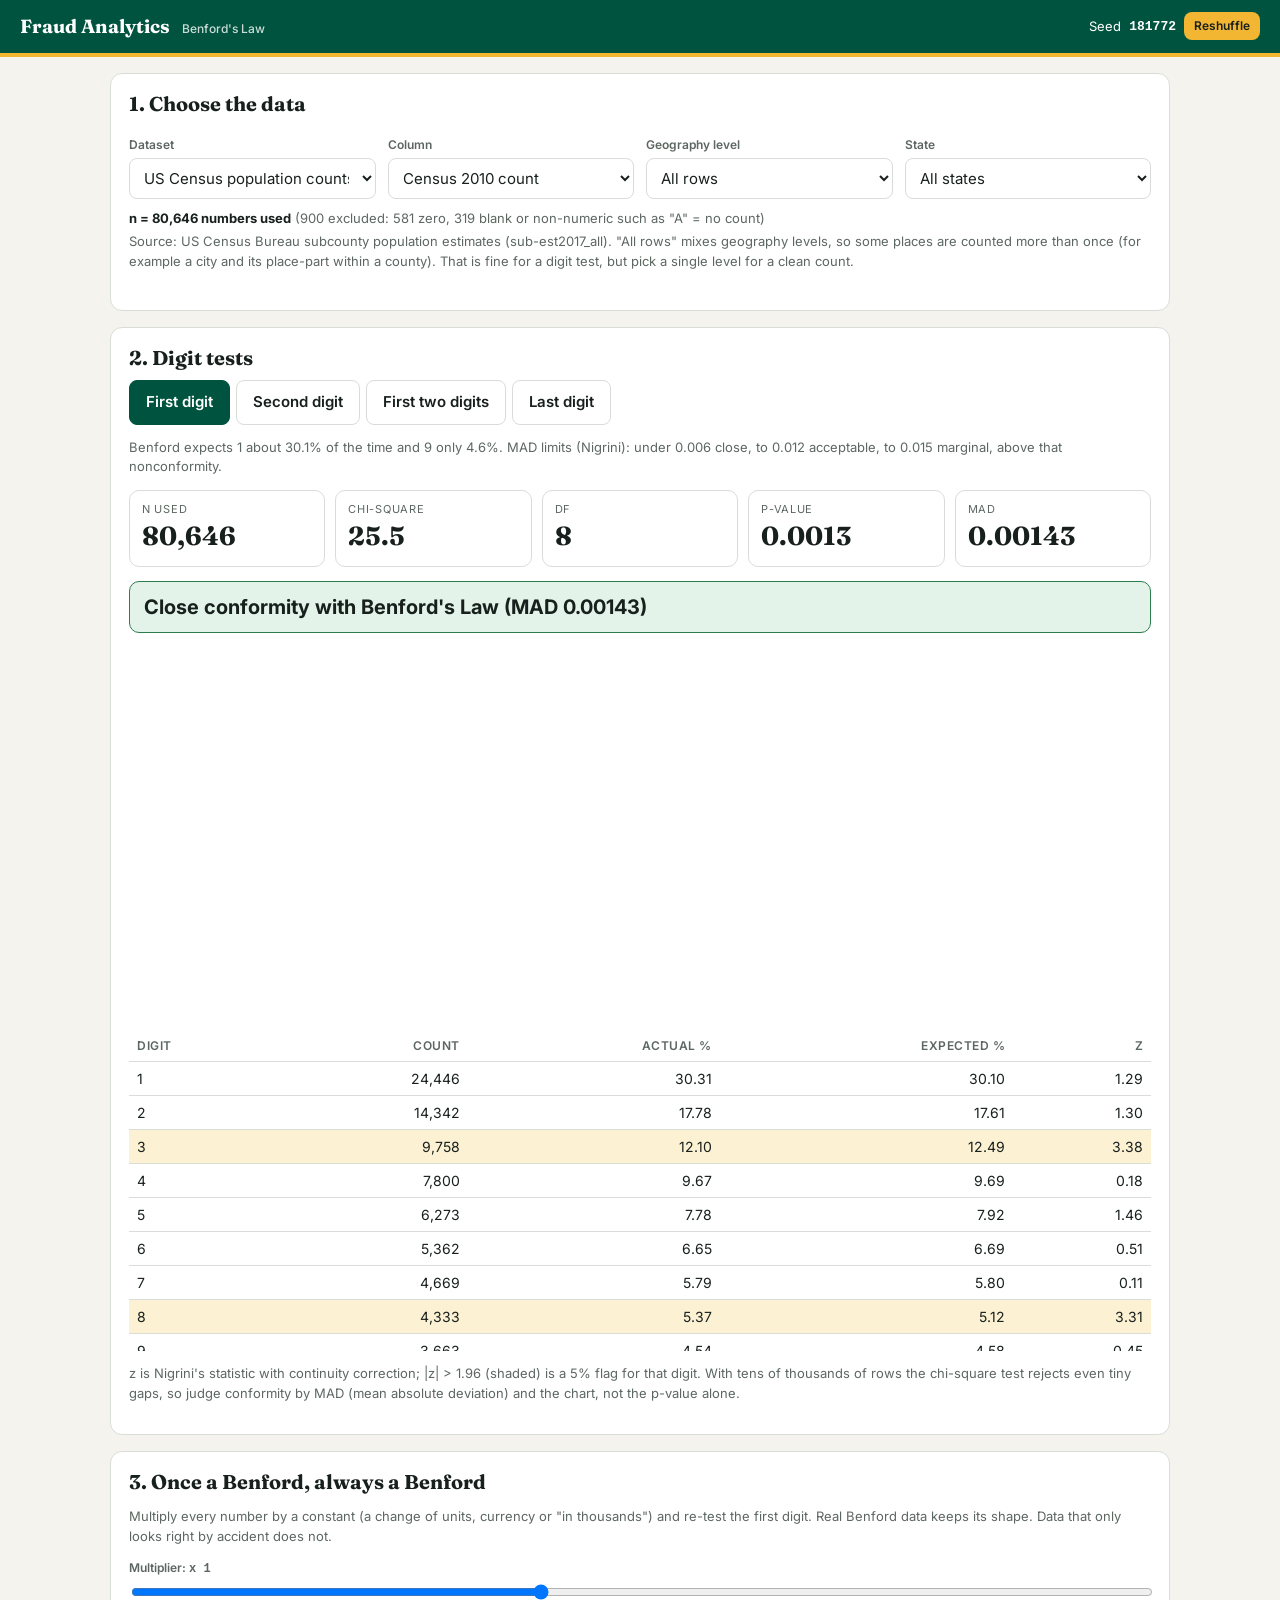
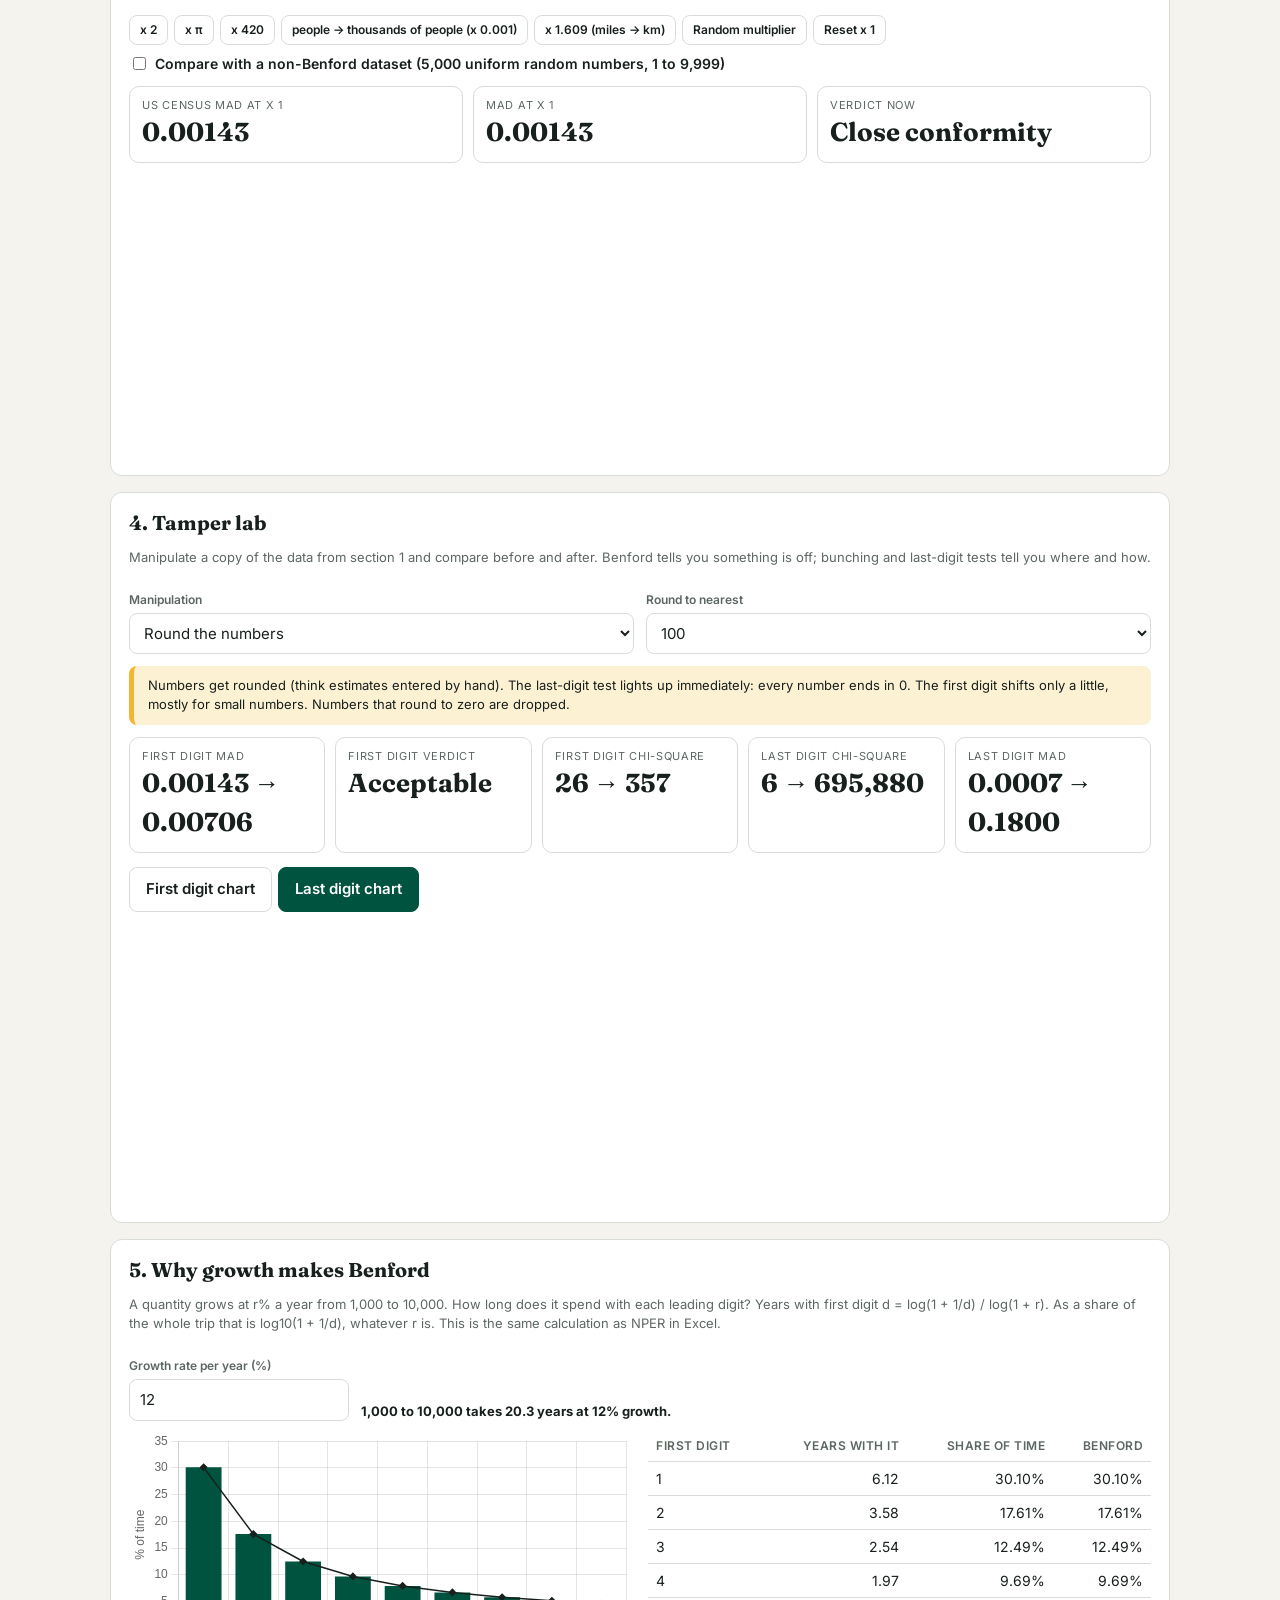
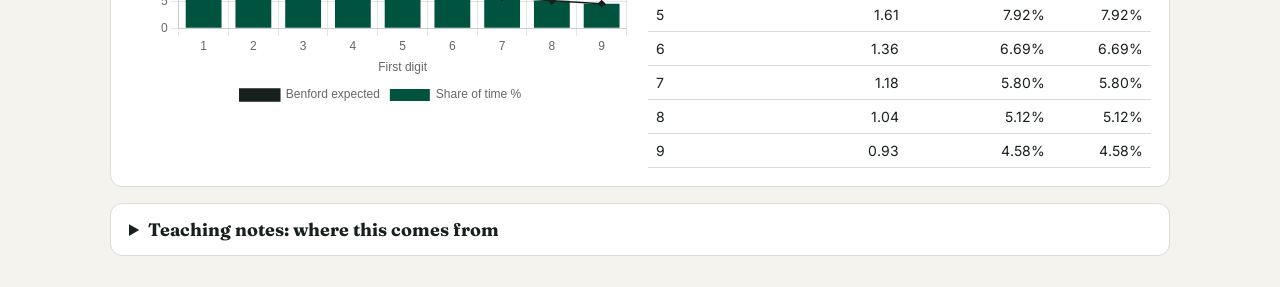
==== games/benford/index.html @ d4b3514a "Add interactive Benford's Law analysis page (US Census, scale invariance, tamper lab, growth demo) S" ====
<!DOCTYPE html>
<html lang="en">
<head>
<meta charset="utf-8">
<script>/* auto-refresh when a newer version is published */
(function(){var V="2";fetch("../../version.txt?"+Date.now(),{cache:"no-store"}).then(function(r){return r.text()}).then(function(v){v=v.trim();if(v&&v!==V){var k="fraud_reload_"+v;try{if(sessionStorage.getItem(k))return;sessionStorage.setItem(k,1)}catch(e){}location.reload()}}).catch(function(){})})();</script>
<meta name="viewport" content="width=device-width, initial-scale=1">
<title>Benford's Law — Fraud Analytics</title>
<link rel="preconnect" href="https://fonts.googleapis.com">
<link href="https://fonts.googleapis.com/css2?family=Fraunces:opsz,wght@9..144,600;9..144,700&family=Inter:wght@400;500;600;700&display=swap" rel="stylesheet">
<link rel="stylesheet" href="../../fraud.css?v=2">
<script src="../../vendor/chart.umd.min.js?v=2"></script>
<script src="benford.js?v=2"></script>
<style>
  .page{max-width:1100px;margin:0 auto;padding:16px 20px}
  .row{display:flex;flex-wrap:wrap;gap:12px;align-items:flex-end}
  .row>div{flex:1 1 180px;min-width:150px}
  .tabs{display:flex;flex-wrap:wrap;gap:6px;margin:4px 0 12px}
  .tabs button{background:transparent;color:var(--ink);border:1px solid var(--rule)}
  .tabs button.on{background:var(--green);color:#fff;border-color:var(--green)}
  .chart{position:relative;height:340px}
  .chart.sm{height:280px}
  .tw{max-height:320px;overflow:auto;margin-top:10px}
  .tw th{position:sticky;top:0;background:#fff}
  .vd{font-size:20px;font-weight:700;padding:10px 14px;border-radius:10px;margin:8px 0;border:1px solid var(--rule);background:var(--soft)}
  .vd.c0{background:#e3f3ea;border-color:var(--good)} .vd.c1{background:#eef6e0;border-color:#8aae3a}
  .vd.c2{background:#fdf1d3;border-color:var(--gold)} .vd.c3{background:#fbeceb;border-color:var(--bad)}
  .presets{display:flex;flex-wrap:wrap;gap:6px;margin:8px 0}
  input[type=range]{padding:0;border:0}
  input[type=checkbox],input[type=radio]{width:auto}
  .inl{display:flex;gap:6px;align-items:center;margin:0;font-size:14px;color:var(--ink)}
  details{background:var(--card);border:1px solid var(--rule);border-radius:12px;padding:12px 18px;margin-bottom:16px}
  details summary{cursor:pointer;font-weight:700;font-family:"Fraunces",Georgia,serif;font-size:18px}
  details p{margin:8px 0}
  .kpi .v{font-size:22px}
  .seedbar{display:flex;gap:8px;align-items:center;font-size:13px;color:var(--muted)}
  @media (min-width:1000px){.kpi .v{font-size:26px} .chart{height:380px}}
</style>
</head>
<body>
<div class="topbar"><a class="brand" href="../../">Fraud Analytics <small>Benford's Law</small></a>
  <span class="seedbar" style="color:#fff">Seed <b id="seedv" class="mono"></b> <button class="gold sm" id="reshuffle" title="New random seed for simulated and tampered data">Reshuffle</button></span></div>
<div class="page">

<!-- 1. DATA -->
<section class="card">
  <h2>1. Choose the data</h2>
  <div class="row">
    <div><label for="dsSel">Dataset</label><select id="dsSel"><option value="census">US Census population counts</option><option value="own">Paste your own numbers</option></select></div>
    <div class="cen"><label for="colSel">Column</label><select id="colSel"><option value="pop2010">Census 2010 count</option><option value="pop2017">Estimate 2017</option></select></div>
    <div class="cen"><label for="lvlSel">Geography level</label><select id="lvlSel">
      <option value="all">All rows</option><option value="162">Incorporated places (162)</option><option value="061">Towns / MCDs (061)</option><option value="050">Counties (050)</option><option value="040">States (040)</option></select></div>
    <div class="cen"><label for="stSel">State</label><select id="stSel"><option value="">All states</option></select></div>
  </div>
  <div class="own hidden">
    <label for="ownTxt">Paste numbers (one per line) or a table with a header row (comma, tab or semicolon separated)</label>
    <textarea id="ownTxt" rows="5" placeholder="1234&#10;5678&#10;..."></textarea>
    <div class="row"><div><label for="ownFile">...or upload a CSV / text file</label><input type="file" id="ownFile" accept=".csv,.txt,.tsv,text/*"></div>
      <div class="ownCol hidden"><label for="ownColSel">Numeric column</label><select id="ownColSel"></select></div></div>
  </div>
  <p class="small" style="margin:10px 0 0"><b id="nUsed">Loading data...</b> <span class="muted" id="exNote"></span></p>
  <p class="small muted cen" style="margin:4px 0 0">Source: US Census Bureau subcounty population estimates (sub-est2017_all). "All rows" mixes geography levels, so some places are counted more than once (for example a city and its place-part within a county). That is fine for a digit test, but pick a single level for a clean count.</p>
  <div class="err" id="loadErr"></div>
</section>

<!-- 2. DIGIT TEST -->
<section class="card">
  <h2>2. Digit tests</h2>
  <div class="tabs" id="tabs">
    <button data-t="first" class="on">First digit</button><button data-t="second">Second digit</button>
    <button data-t="two">First two digits</button><button data-t="last">Last digit</button></div>
  <p class="small muted" id="testDesc"></p>
  <div class="kpis" id="kpis"></div>
  <div id="vd" class="vd"></div>
  <div class="chart"><canvas id="chMain"></canvas></div>
  <div class="tw scroll"><table id="tbl"></table></div>
  <p class="small muted">z is Nigrini's statistic with continuity correction; |z| &gt; 1.96 (shaded) is a 5% flag for that digit. With tens of thousands of rows the chi-square test rejects even tiny gaps, so judge conformity by MAD (mean absolute deviation) and the chart, not the p-value alone.</p>
</section>

<!-- 3. SCALE -->
<section class="card">
  <h2>3. Once a Benford, always a Benford</h2>
  <p class="small muted">Multiply every number by a constant (a change of units, currency or "in thousands") and re-test the first digit. Real Benford data keeps its shape. Data that only looks right by accident does not.</p>
  <label for="mulR">Multiplier: <b class="mono" id="mulV">x 1</b></label>
  <input type="range" id="mulR" min="-2" max="3" step="0.01" value="0">
  <div class="presets" id="presets"></div>
  <label class="inl"><input type="checkbox" id="cmpU"> Compare with a non-Benford dataset (5,000 uniform random numbers, 1 to 9,999)</label>
  <div class="kpis" id="scKpis" style="margin-top:12px"></div>
  <div class="chart sm"><canvas id="chScale"></canvas></div>
</section>

<!-- 4. TAMPER -->
<section class="card">
  <h2>4. Tamper lab</h2>
  <p class="small muted">Manipulate a copy of the data from section 1 and compare before and after. Benford tells you something is off; bunching and last-digit tests tell you where and how.</p>
  <div class="row">
    <div><label for="tmSel">Manipulation</label><select id="tmSel"><option value="round">Round the numbers</option><option value="thr">Threshold inflation</option><option value="fab">Fabricate some rows</option></select></div>
    <div class="p p-round"><label for="rUnit">Round to nearest</label><select id="rUnit"><option>10</option><option selected>100</option><option>1000</option></select></div>
    <div class="p p-thr hidden"><label for="tT">Threshold</label><input id="tT" type="number" value="5000" min="1"></div>
    <div class="p p-thr hidden"><label for="tW">Window below it (%)</label><input id="tW" type="number" value="10" min="1" max="50"></div>
    <div class="p p-fab hidden"><label for="fP">Share of rows replaced (%)</label><input id="fP" type="number" value="10" min="1" max="100"></div>
    <div class="p p-fab hidden"><label for="fM">Invented numbers look like</label><select id="fM"><option value="human">Human-like (prefers 3 to 7)</option><option value="uniform">Uniform random 100 to 99,999</option></select></div>
  </div>
  <div class="presets p p-thr hidden" id="thrPre"><span class="small muted" style="align-self:center">Presets:</span></div>
  <div class="goal small" id="tmNote" style="margin:12px 0"></div>
  <div class="kpis" id="tmKpis"></div>
  <div class="tabs" id="tmTabs"><button data-t="first" class="on">First digit chart</button><button data-t="last">Last digit chart</button></div>
  <div class="chart sm"><canvas id="chTm"></canvas></div>
  <div class="p p-thr hidden" style="margin-top:18px"><h3>Bunching histogram: counts around the threshold</h3>
    <div class="chart sm"><canvas id="chBunch"></canvas></div>
    <p class="small muted">40 bins covering 20% below to 20% above the threshold. The tampered data has a hole just below and a spike just above.</p></div>
</section>

<!-- 5. GROWTH -->
<section class="card">
  <h2>5. Why growth makes Benford</h2>
  <p class="small muted">A quantity grows at r% a year from 1,000 to 10,000. How long does it spend with each leading digit? Years with first digit d = log(1 + 1/d) / log(1 + r). As a share of the whole trip that is log10(1 + 1/d), whatever r is. This is the same calculation as NPER in Excel.</p>
  <div class="row"><div style="max-width:220px"><label for="gR">Growth rate per year (%)</label><input id="gR" type="number" value="12" min="0.1" max="500" step="0.5"></div>
    <div class="small"><b id="gTot"></b></div></div>
  <div class="grid2" style="margin-top:10px"><div class="chart sm"><canvas id="chGrow"></canvas></div><div class="scroll"><table id="gTbl"></table></div></div>
</section>

<!-- 6. NOTES -->
<details><summary>Teaching notes: where this comes from</summary>
  <p><b>Newcomb, 1881.</b> Simon Newcomb noticed that the early pages of books of logarithm tables (numbers starting with 1) were more worn than the later ones, and proposed that the probability of a leading digit d is log10(1 + 1/d).</p>
  <p><b>Benford, 1938.</b> Frank Benford, a General Electric physicist, rediscovered it and tested 20,229 observations from 20 different datasets (rivers, populations, addresses, physical constants and more).</p>
  <p><b>Scale invariance.</b> Pinkham (1961) showed that if a digit law does not depend on the units of measurement, it must be the logarithmic law. That is what section 3 shows.</p>
  <p><b>Forensic accounting.</b> Mark Nigrini popularised digit tests for auditors in the 1990s. They work on data spanning several orders of magnitude and not constrained by caps or assigned numbers (phone numbers, check numbers). A deviation is a reason to look closer, not proof of fraud.</p>
</details>
</div>

<script>
const B = window.BENFORD, $ = (id) => document.getElementById(id);
const GREEN = "#00533e", GOLD = "#f2b632", INK = "#18201d", GREY = "#9aa8a2";
const fmt = (x) => Number(x).toLocaleString("en-US");
const fmtP = (p) => p < 1e-4 ? "< 0.0001" : p.toFixed(4);
const fmtMul = (m) => m >= 100 ? m.toFixed(0) : m >= 1 ? Number(m.toPrecision(4)).toString() : Number(m.toPrecision(3)).toString();
let census = null, base = { values: [], label: "", excluded: 0 }, seed = B.randomSeed(), curTest = "first", mul = 1, tmTest = "first", ownTable = null;

// ---------- chart helper ----------
function mkChart(id, labels, series, opts) {
  opts = opts || {};
  const ds = series.map((s) => s.line
    ? { type: "line", label: s.label, data: s.data, borderColor: INK, backgroundColor: INK, borderWidth: 1.5, pointRadius: 3, pointStyle: "rectRot", tension: 0, order: 0 }
    : { type: "bar", label: s.label, data: s.data, backgroundColor: s.color, order: 1 });
  return new Chart($(id), { data: { labels, datasets: ds }, options: { responsive: true, maintainAspectRatio: false, animation: false,
    interaction: { mode: "index", intersect: false },
    plugins: { legend: { position: "bottom" }, tooltip: { callbacks: { label: (c) => c.dataset.label + ": " + (opts.count ? fmt(c.parsed.y) : c.parsed.y.toFixed(2) + "%") } } },
    scales: { y: { beginAtZero: true, title: { display: true, text: opts.ytitle || "% of numbers" } }, x: { title: { display: !!opts.xtitle, text: opts.xtitle || "" }, ticks: { maxRotation: 0, autoSkip: true } } } } });
}
function setChart(ch, labels, series) { ch.data.labels = labels; series.forEach((s, i) => { ch.data.datasets[i].data = s.data; if (s.label) ch.data.datasets[i].label = s.label; }); ch.update(); }
const pct = (a) => a.map((v) => v * 100);
const charts = {};

// ---------- 1. data ----------
function cenFilter() {
  const col = $("colSel").value, lvl = $("lvlSel").value, st = $("stSel").value;
  const raw = [];
  for (const r of census) {
    if (lvl !== "all" && r.sumlev !== lvl && r.sumlev !== String(+lvl)) continue;
    if (st && r.state !== st) continue;
    raw.push(r[col]);
  }
  return raw;
}
function refreshData() {
  let raw, label;
  if ($("dsSel").value === "census") {
    if (!census) return;
    raw = cenFilter();
    label = "US Census, " + $("colSel").selectedOptions[0].text + ", " + $("lvlSel").selectedOptions[0].text + ($("stSel").value ? ", " + $("stSel").value : "");
  } else {
    if (!ownTable || !ownTable.columns.length) { base = { values: [], label: "Your data", zero: 0, missing: 0, excluded: 0 }; $("nUsed").textContent = "No numbers yet."; $("exNote").textContent = ""; renderAll(); return; }
    raw = ownTable.columns[+$("ownColSel").value || 0].values; label = "Your data";
  }
  const c = B.clean(raw);
  base = { values: c.values, label, zero: c.zero, missing: c.missing, excluded: c.excluded };
  $("nUsed").textContent = "n = " + fmt(c.values.length) + " numbers used";
  $("exNote").textContent = c.excluded ? "(" + fmt(c.excluded) + " excluded: " + fmt(c.zero) + " zero, " + fmt(c.missing) + " blank or non-numeric such as \"A\" = no count)" : "(none excluded)";
  renderAll();
}
function syncPicker() {
  const own = $("dsSel").value === "own";
  document.querySelectorAll(".cen").forEach((e) => e.classList.toggle("hidden", own));
  document.querySelector(".own").classList.toggle("hidden", !own);
  refreshData();
}
function loadOwn(text) {
  ownTable = B.parseTable(text);
  const cols = ownTable.columns;
  $("ownColSel").innerHTML = cols.map((c, i) => `<option value="${i}">${c.name.replace(/[<&"]/g, "")}</option>`).join("");
  document.querySelector(".ownCol").classList.toggle("hidden", cols.length < 2);
  refreshData();
}
let ownT; $("ownTxt").addEventListener("input", () => { clearTimeout(ownT); ownT = setTimeout(() => loadOwn($("ownTxt").value), 250); });
$("ownFile").addEventListener("change", (e) => { const f = e.target.files[0]; if (!f) return; f.text().then((t) => { $("ownTxt").value = t.length > 200000 ? "" : t; loadOwn(t); }); });
$("ownColSel").onchange = refreshData;
["dsSel"].forEach((i) => $(i).onchange = syncPicker);
["colSel", "lvlSel", "stSel"].forEach((i) => $(i).onchange = refreshData);

// ---------- 2. digit tests ----------
const DESC = {
  first: "Benford expects 1 about 30.1% of the time and 9 only 4.6%. MAD limits (Nigrini): under 0.006 close, to 0.012 acceptable, to 0.015 marginal, above that nonconformity.",
  second: "Second digits are much flatter than first digits: 0 about 12.0%, 9 about 8.5%. MAD limits: 0.008 / 0.010 / 0.012.",
  two: "The first two digits together (10 to 99). A sharper microscope, but needs a lot of data. MAD limits: 0.0012 / 0.0018 / 0.0022.",
  last: "Last digit of numbers 10 and above. Natural data has uniform last digits (10% each), so heaps on 0 and 5 reveal rounding or invented numbers. Only chi-square is reported."
};
function renderDigits() {
  const a = B.analyze(base.values, curTest), T = B.TESTS[curTest];
  $("testDesc").textContent = DESC[curTest];
  const kp = (k, v) => `<div class="kpi"><div class="k">${k}</div><div class="v">${v}</div></div>`;
  $("kpis").innerHTML = kp("n used", fmt(a.n)) + kp("Chi-square", a.n ? a.chi2.toFixed(1) : "-") + kp("df", a.df) + kp("p-value", a.n ? fmtP(a.p) : "-") + kp("MAD", a.n ? a.mad.toFixed(5) : "-");
  const vd = $("vd"), vi = a.verdict ? B.VERDICTS.indexOf(a.verdict) : -1;
  vd.className = "vd" + (vi >= 0 ? " c" + vi : "");
  vd.textContent = !a.n ? "No numbers to analyze." : a.verdict ? a.verdict + " with Benford's Law (MAD " + a.mad.toFixed(5) + ")" : "Compare with uniform 10% per digit (chi-square p = " + fmtP(a.p) + ", MAD " + a.mad.toFixed(5) + ")";
  const lab = a.digits.map(String), exp = curTest === "last" ? "Uniform expected" : "Benford expected";
  const ser = [{ label: "Actual %", data: pct(a.props), color: GREEN }, { label: exp, data: pct(a.expected), line: true }];
  if (!charts.main) charts.main = mkChart("chMain", lab, ser, { xtitle: "Digit" }); else { charts.main.data.datasets[1].label = exp; setChart(charts.main, lab, ser); }
  $("tbl").innerHTML = "<tr><th>Digit</th><th>Count</th><th>Actual %</th><th>Expected %</th><th>z</th></tr>" +
    a.digits.map((d, i) => `<tr class="${a.z[i] > 1.96 ? "hl" : ""}"><td>${d}</td><td>${fmt(a.counts[i])}</td><td>${(a.props[i] * 100).toFixed(2)}</td><td>${(a.expected[i] * 100).toFixed(2)}</td><td>${a.z[i].toFixed(2)}</td></tr>`).join("");
}
$("tabs").onclick = (e) => { const t = e.target.dataset && e.target.dataset.t; if (!t) return; curTest = t; [...$("tabs").children].forEach((b) => b.classList.toggle("on", b.dataset.t === t)); renderDigits(); };

// ---------- 3. scale ----------
const PRESETS = [["x 2", 2], ["x π", Math.PI], ["x 420", 420], ["people → thousands of people (x 0.001)", 0.001], ["x 1.609 (miles → km)", 1.609], ["Random multiplier", "rand"], ["Reset x 1", 1]];
$("presets").innerHTML = PRESETS.map((p, i) => `<button class="ghost sm" data-i="${i}">${p[0]}</button>`).join("");
$("presets").onclick = (e) => {
  const i = e.target.dataset && e.target.dataset.i; if (i == null) return;
  let m = PRESETS[i][1]; if (m === "rand") m = Math.pow(10, B.seeded(seed + Date.now() % 100000)() * 5 - 2);
  setMul(m);
};
function setMul(m) { mul = Math.min(1000, Math.max(0.01, m)); $("mulR").value = Math.log10(mul).toFixed(3); renderScale(); }
$("mulR").oninput = () => { mul = Math.pow(10, +$("mulR").value); renderScale(); };
$("cmpU").onchange = () => { renderScale(); };
function renderScale() {
  $("mulV").textContent = "x " + fmtMul(mul);
  const a0 = B.analyze(base.values, "first"), a1 = B.analyze(B.scale(base.values, mul), "first"), lab = a1.digits.map(String);
  const cmp = $("cmpU").checked, u = B.uniformData(5000, seed), u0 = B.analyze(u, "first"), u1 = B.analyze(B.scale(u, mul), "first");
  const kp = (k, v) => `<div class="kpi"><div class="k">${k}</div><div class="v">${v}</div></div>`;
  let k = kp(base.label.split(",")[0] + " MAD at x 1", a0.n ? a0.mad.toFixed(5) : "-") + kp("MAD at x " + fmtMul(mul), a1.n ? a1.mad.toFixed(5) : "-") + kp("Verdict now", a1.verdict || "-");
  if (cmp) k += kp("Uniform MAD at x 1", u0.mad.toFixed(5)) + kp("Uniform MAD at x " + fmtMul(mul), u1.mad.toFixed(5));
  $("scKpis").innerHTML = k;
  const ser = [{ label: "Your data x " + fmtMul(mul) + " (%)", data: pct(a1.props), color: GREEN }];
  if (cmp) ser.push({ label: "Uniform random x " + fmtMul(mul) + " (%)", data: pct(u1.props), color: GOLD });
  ser.push({ label: "Benford expected", data: pct(a1.expected), line: true });
  if (charts.scale && charts.scale.data.datasets.length !== ser.length) { charts.scale.destroy(); charts.scale = null; }
  if (!charts.scale) charts.scale = mkChart("chScale", lab, ser, { xtitle: "First digit" }); else setChart(charts.scale, lab, ser);
}

// ---------- 4. tamper ----------
const TNOTE = {
  round: "Numbers get rounded (think estimates entered by hand). The last-digit test lights up immediately: every number ends in 0. The first digit shifts only a little, mostly for small numbers. Numbers that round to zero are dropped.",
  thr: "Every value within the window just below the threshold is pushed to just above it (for example, a place reports 5,010 people to cross an eligibility line). The first-digit test barely notices, but the bunching histogram shows the hole below and the pile above.",
  fab: "A share of the rows is replaced by invented numbers. People pick digits too evenly (and avoid 1 and 9), so the first-digit test flags it. It does not say which rows are fake."
};
function tamper() {
  const rng = B.seeded(seed * 7 + 3), v = base.values, kind = $("tmSel").value;
  if (kind === "round") return { values: B.roundTo(v, +$("rUnit").value), info: "" };
  if (kind === "thr") { const T = +$("tT").value || 5000, w = Math.min(0.5, Math.max(0.001, (+$("tW").value || 10) / 100)), r = B.thresholdInflate(v, T, w, rng); return { values: r.values, info: fmt(r.moved) + " values pushed above " + fmt(T) + ".", T }; }
  const r = B.fabricate(v, Math.min(1, Math.max(0.01, (+$("fP").value || 10) / 100)), $("fM").value, rng); return { values: r.values, info: fmt(r.replaced) + " rows replaced with invented numbers." };
}
function renderTamper() {
  const kind = $("tmSel").value;
  document.querySelectorAll(".p").forEach((e) => e.classList.toggle("hidden", !e.classList.contains("p-" + kind)));
  $("tmNote").textContent = TNOTE[kind];
  if (!base.values.length) return;
  const t = tamper(), kp = (k, v, cls) => `<div class="kpi ${cls || ""}"><div class="k">${k}</div><div class="v">${v}</div></div>`;
  const f0 = B.analyze(base.values, "first"), f1 = B.analyze(t.values, "first"), l0 = B.analyze(base.values, "last"), l1 = B.analyze(t.values, "last");
  $("tmKpis").innerHTML = kp("First digit MAD", f0.mad.toFixed(5) + " → " + f1.mad.toFixed(5)) + kp("First digit verdict", f1.verdict.replace(" conformity", ""), "") +
    kp("First digit chi-square", f0.chi2.toFixed(0) + " → " + f1.chi2.toFixed(0)) + kp("Last digit chi-square", fmt(Math.round(l0.chi2)) + " → " + fmt(Math.round(l1.chi2))) + kp("Last digit MAD", l0.mad.toFixed(4) + " → " + l1.mad.toFixed(4)) + (t.info ? kp("Changed", t.info) : "");
  const A = tmTest === "first" ? [f0, f1] : [l0, l1], lab = A[0].digits.map(String), exp = tmTest === "first" ? "Benford expected" : "Uniform expected";
  const ser = [{ label: "Before %", data: pct(A[0].props), color: GREY }, { label: "After %", data: pct(A[1].props), color: GOLD }, { label: exp, data: pct(A[0].expected), line: true }];
  if (!charts.tm) charts.tm = mkChart("chTm", lab, ser, { xtitle: tmTest === "first" ? "First digit" : "Last digit" });
  else { charts.tm.options.scales.x.title.text = tmTest === "first" ? "First digit" : "Last digit"; charts.tm.data.datasets[2].label = exp; setChart(charts.tm, lab, ser); }
  if (kind === "thr") {
    const T = t.T, b0 = B.bunching(base.values, T), b1 = B.bunching(t.values, T), bl = b0.edges.map((e) => fmt(Math.round(e)));
    const bs = [{ label: "Before (count)", data: b0.counts, color: GREY }, { label: "After (count)", data: b1.counts, color: GOLD }];
    if (!charts.bunch) charts.bunch = mkChart("chBunch", bl, bs, { count: true, ytitle: "Number of values", xtitle: "Value (bin start; threshold " + fmt(T) + ")" });
    else { charts.bunch.options.scales.x.title.text = "Value (bin start; threshold " + fmt(T) + ")"; setChart(charts.bunch, bl, bs); }
  }
}
$("tmTabs").onclick = (e) => { const t = e.target.dataset && e.target.dataset.t; if (!t) return; tmTest = t; [...$("tmTabs").children].forEach((b) => b.classList.toggle("on", b.dataset.t === t)); renderTamper(); };
["tmSel", "rUnit", "tT", "tW", "fP", "fM"].forEach((i) => $(i).addEventListener("input", () => { if (i === "tmSel") tmTest = $("tmSel").value === "round" ? "last" : "first", [...$("tmTabs").children].forEach((b) => b.classList.toggle("on", b.dataset.t === tmTest)); renderTamper(); }));
[2000, 5000, 10000, 20000].forEach((T) => { const b = document.createElement("button"); b.className = "ghost sm"; b.textContent = fmt(T); b.onclick = () => { $("tT").value = T; renderTamper(); }; $("thrPre").appendChild(b); });

// ---------- 5. growth ----------
function renderGrowth() {
  const r = Math.max(0.001, (+$("gR").value || 12) / 100), g = B.growth(r);
  $("gTot").textContent = "1,000 to 10,000 takes " + g.total.toFixed(1) + " years at " + (r * 100) + "% growth.";
  $("gTbl").innerHTML = "<tr><th>First digit</th><th>Years with it</th><th>Share of time</th><th>Benford</th></tr>" +
    g.rows.map((x) => `<tr><td>${x.d}</td><td>${x.years.toFixed(2)}</td><td>${(x.share * 100).toFixed(2)}%</td><td>${(x.benford * 100).toFixed(2)}%</td></tr>`).join("");
  const lab = g.rows.map((x) => String(x.d)), ser = [{ label: "Share of time %", data: g.rows.map((x) => x.share * 100), color: GREEN }, { label: "Benford expected", data: g.rows.map((x) => x.benford * 100), line: true }];
  if (!charts.grow) charts.grow = mkChart("chGrow", lab, ser, { xtitle: "First digit", ytitle: "% of time" }); else setChart(charts.grow, lab, ser);
}
$("gR").addEventListener("input", renderGrowth);

// ---------- wiring ----------
function renderAll() { renderDigits(); renderScale(); renderTamper(); }
function setSeed(s) { seed = s; $("seedv").textContent = s; }
$("reshuffle").onclick = () => { setSeed(B.randomSeed()); renderScale(); renderTamper(); };
setSeed(seed); renderGrowth(); tmTest = "last";
[...$("tmTabs").children].forEach((b) => b.classList.toggle("on", b.dataset.t === tmTest));
fetch("data/us_census_2017.csv?v=2").then((r) => { if (!r.ok) throw new Error("HTTP " + r.status); return r.text(); }).then((t) => {
  census = B.parseCensus(t);
  const states = [...new Set(census.map((r) => r.state))].sort();
  $("stSel").innerHTML = '<option value="">All states</option>' + states.map((s) => `<option>${s}</option>`).join("");
  refreshData();
}).catch((e) => { $("loadErr").textContent = "Could not load the census file (" + e.message + "). Open the page from the website or a local web server, not as a file. You can still paste your own numbers."; $("nUsed").textContent = "No data loaded."; });
</script>
</body>
</html>
---- fraud.css ----
/* Fraud Analytics — shared styles (SUNY Brockport green & gold) */
:root{
  --green:#00533e; --green2:#0b6b52; --gold:#f2b632; --goldsoft:#fdf1d3;
  --paper:#f5f3ee; --card:#ffffff; --ink:#18201d; --muted:#5d6762; --rule:#d8ddd8; --soft:#eef3f0;
  --good:#2e7d4f; --bad:#b23a2b; --a:#00533e; --b:#d08a00;
  --h:#3b6fb6; --t:#f2b632; --real:#00533e; --fake:#7a5bb5;
}
*{box-sizing:border-box}
html,body{margin:0}
body{background:var(--paper);color:var(--ink);font:15px/1.5 Inter,system-ui,-apple-system,"Segoe UI",sans-serif}
h1,h2,h3{font-family:"Fraunces",Georgia,serif;line-height:1.2}
a{color:var(--green2)}
.topbar{background:var(--green);color:#fff;padding:12px 20px;display:flex;align-items:center;justify-content:space-between;gap:12px;border-bottom:4px solid var(--gold)}
.topbar .brand{font-family:"Fraunces",Georgia,serif;font-weight:700;font-size:19px;color:#fff;text-decoration:none}
.topbar .brand small{font-family:Inter,sans-serif;font-weight:500;font-size:12px;opacity:.8;margin-left:8px}
.topbar .who{font-size:13px;opacity:.9}
.wrap{max-width:1100px;margin:0 auto;padding:20px}
.card{background:var(--card);border:1px solid var(--rule);border-radius:12px;padding:18px;margin-bottom:16px}
.card h2{margin:0 0 10px;font-size:20px}
.card h3{margin:0 0 8px;font-size:15px;font-family:Inter,sans-serif;text-transform:uppercase;letter-spacing:.7px;color:var(--muted)}
label{display:block;font-weight:600;font-size:12px;margin:10px 0 4px;color:var(--muted)}
input,select,textarea{width:100%;font:inherit;padding:9px 10px;border:1px solid var(--rule);border-radius:8px;background:#fff;color:var(--ink)}
input:focus,select:focus,textarea:focus{outline:2px solid var(--gold);border-color:var(--gold)}
button{font:inherit;font-weight:600;border:0;border-radius:8px;padding:10px 16px;cursor:pointer;background:var(--green);color:#fff}
button:hover{background:var(--green2)}
button:disabled{opacity:.5;cursor:not-allowed}
button.gold{background:var(--gold);color:var(--ink)}
button.ghost{background:transparent;color:var(--ink);border:1px solid var(--rule)}
button.danger{background:transparent;color:var(--bad);border:1px solid var(--bad)}
button.sm{padding:5px 10px;font-size:12px}
.full{width:100%}
.hidden{display:none!important}
.muted{color:var(--muted)}
.small{font-size:13px}
.err{color:var(--bad);font-size:13px;min-height:1em;margin-top:8px}
.ok{color:var(--good)}
.demo{background:#fff4c2;border:1px solid #e4cf6a;color:#5b4b00;font-size:13px;border-radius:8px;padding:8px 12px;margin-bottom:14px}
.grid2{display:grid;grid-template-columns:1fr 1fr;gap:16px}
.grid3{display:grid;grid-template-columns:repeat(3,1fr);gap:12px}
@media (max-width:820px){.grid2,.grid3{grid-template-columns:1fr}}
.kpis{display:grid;grid-template-columns:repeat(auto-fit,minmax(140px,1fr));gap:10px;margin-bottom:14px}
.kpi{background:var(--card);border:1px solid var(--rule);border-radius:10px;padding:10px 12px}
.kpi .k{font-size:11px;color:var(--muted);text-transform:uppercase;letter-spacing:.7px}
.kpi .v{font-family:"Fraunces",Georgia,serif;font-size:24px;font-weight:700}
table{border-collapse:collapse;width:100%;font-size:14px}
th,td{padding:6px 8px;border-bottom:1px solid var(--rule);text-align:right}
th:first-child,td:first-child{text-align:left}
th{font-size:12px;color:var(--muted);text-transform:uppercase;letter-spacing:.5px;font-weight:600}
tr.total td{font-weight:700;border-top:2px solid var(--ink)}
.pill{display:inline-block;font-size:11px;padding:2px 9px;border-radius:999px;font-weight:600;vertical-align:2px}
.pill.a{background:#d6ece4;color:var(--a)} .pill.b{background:#fbe7bd;color:#7a5200}
.pill.open{background:#dcefdc;color:#2f6b3a} .pill.closed{background:#eee;color:#666}
.badge{display:inline-block;background:var(--goldsoft);border:1px solid var(--gold);border-radius:8px;padding:8px 12px}
.center{text-align:center}
.mono{font-family:ui-monospace,Menlo,Consolas,monospace}

.scroll{overflow-x:auto}
.goal{border-left:5px solid var(--gold);background:var(--goldsoft);padding:10px 14px;border-radius:8px}
.hl{background:var(--goldsoft)}
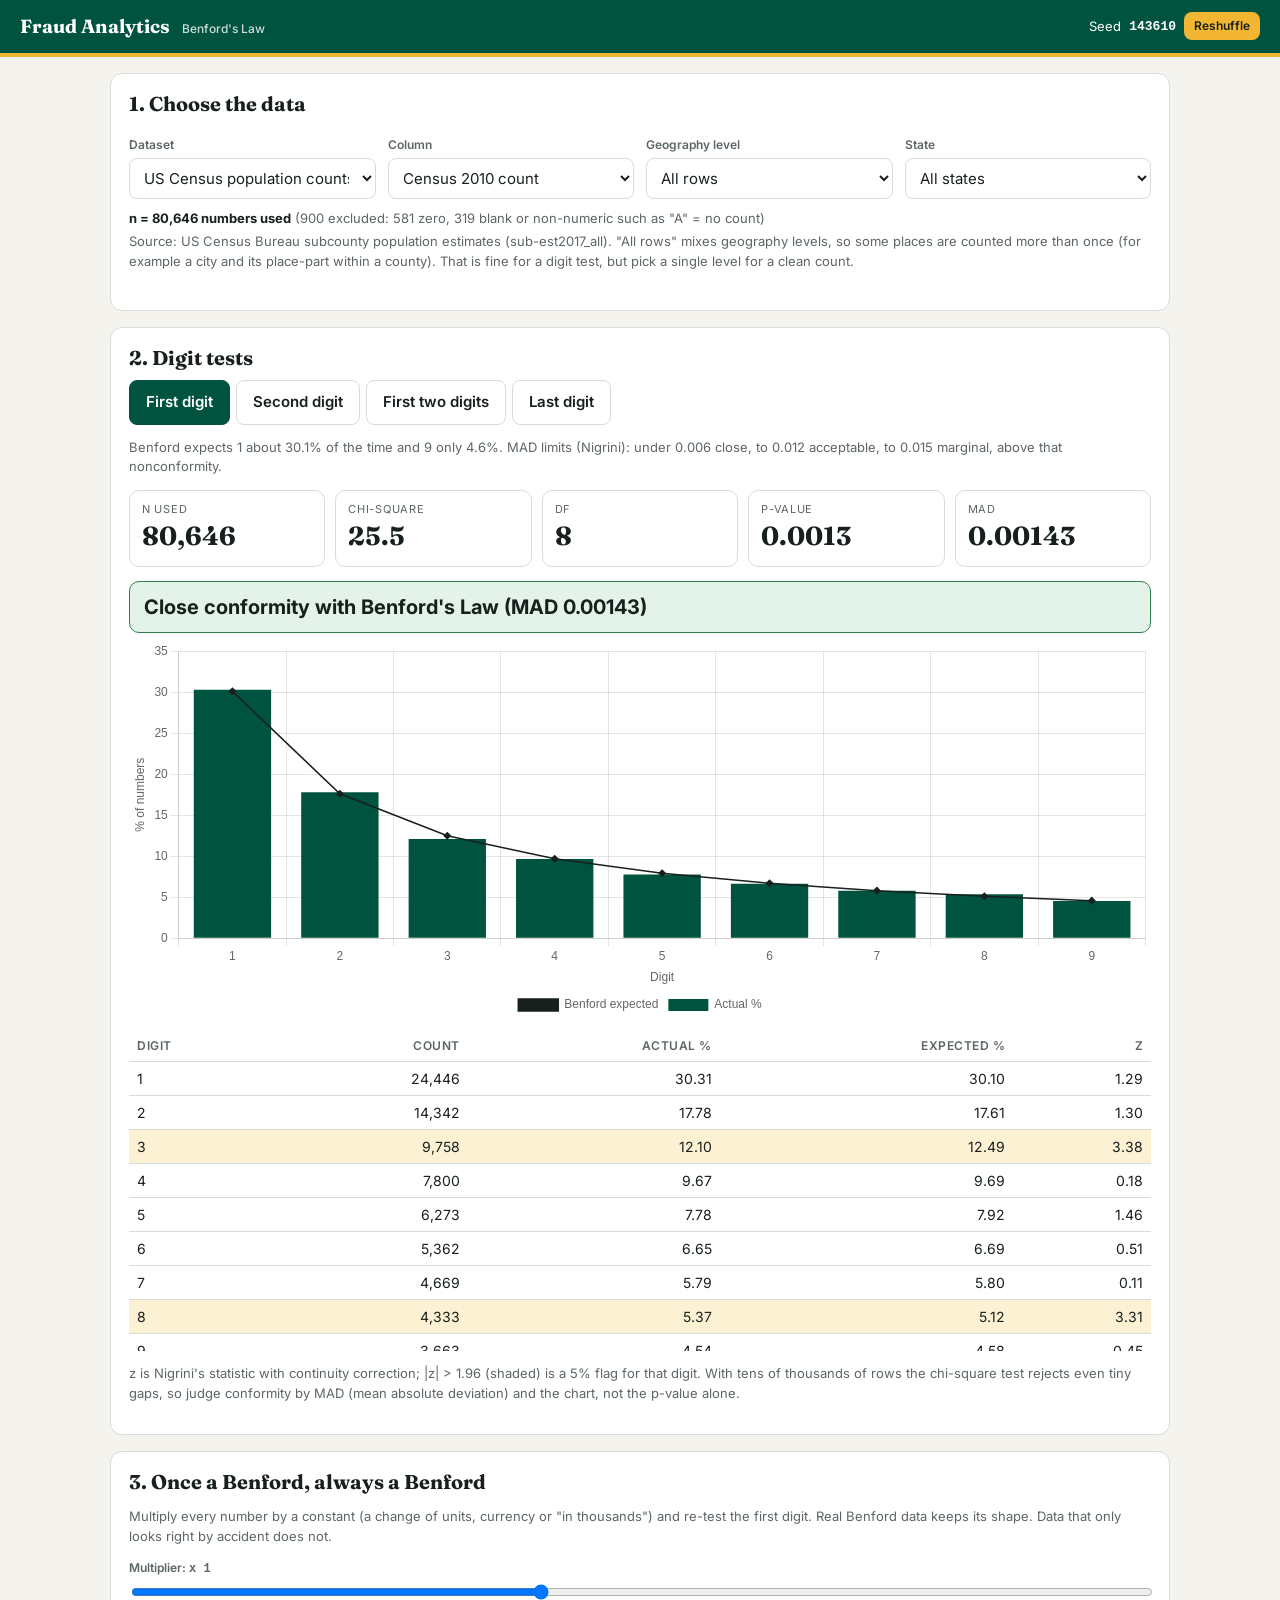
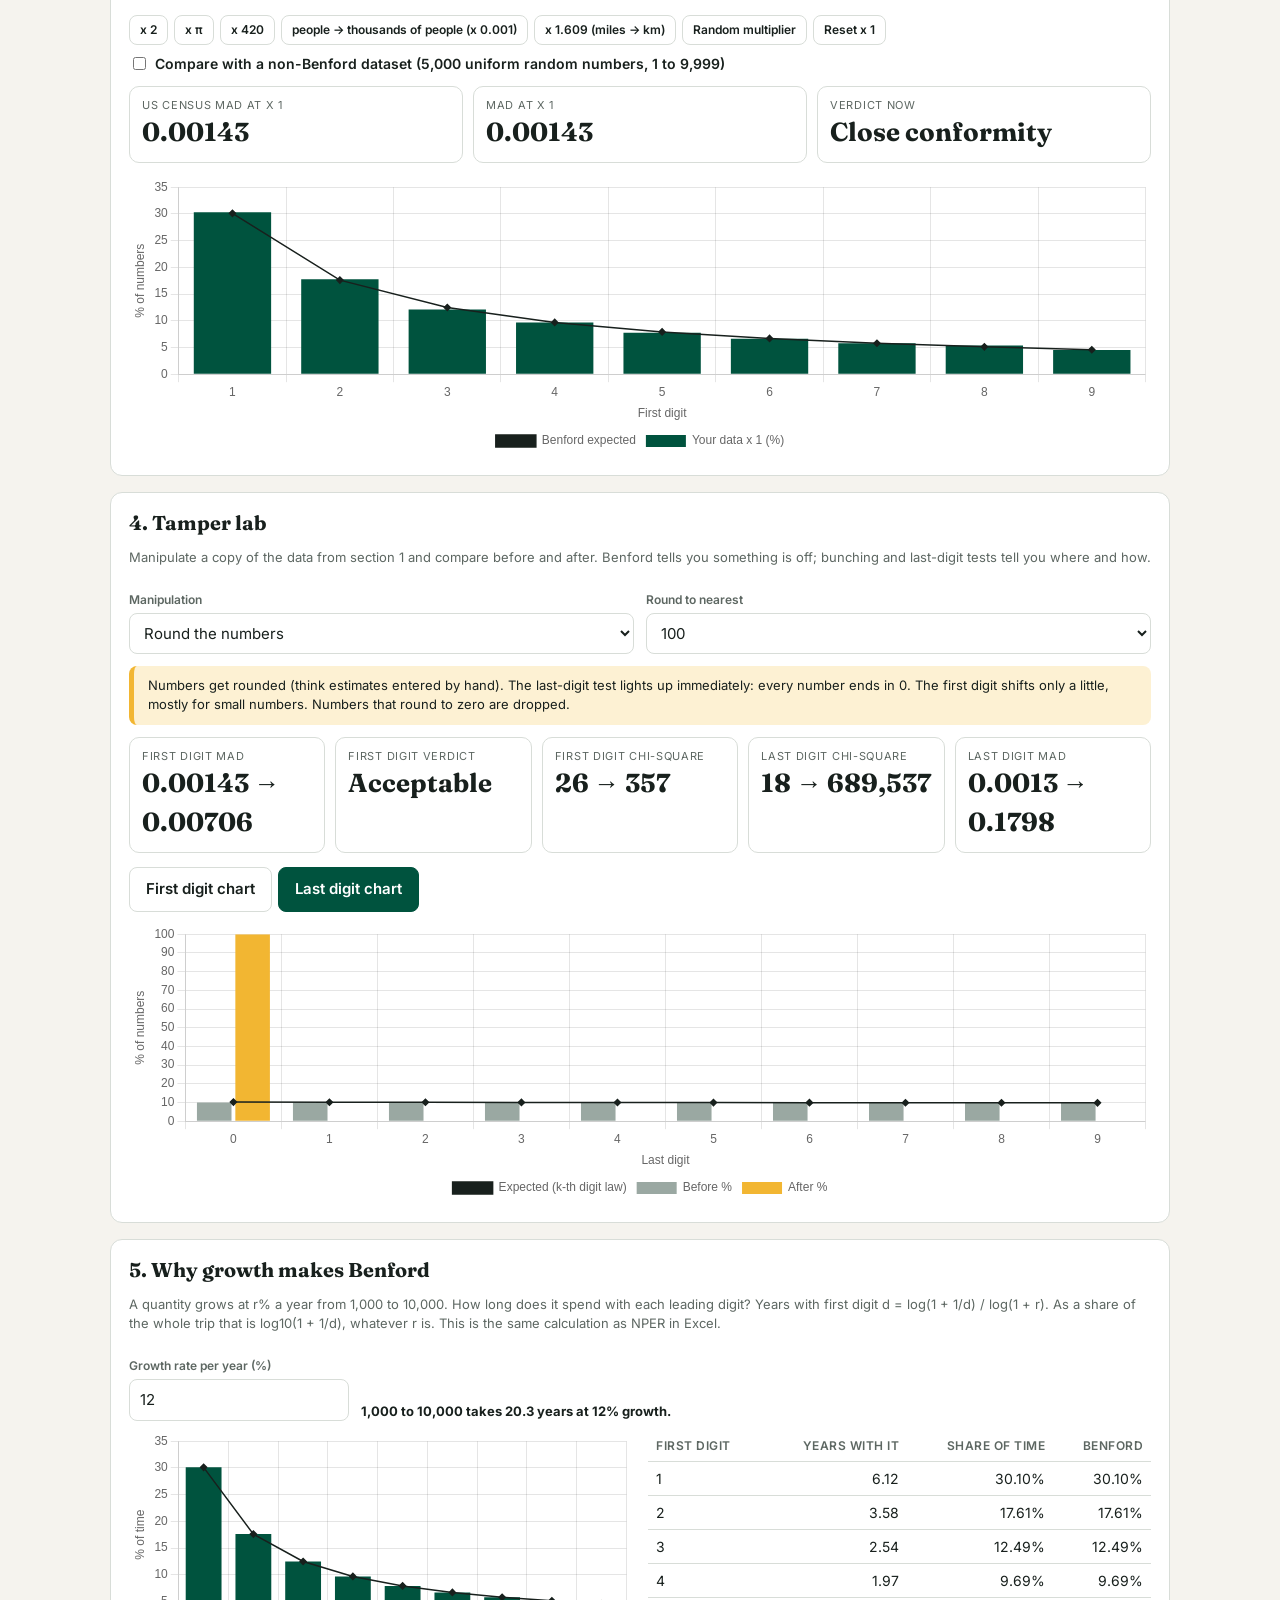
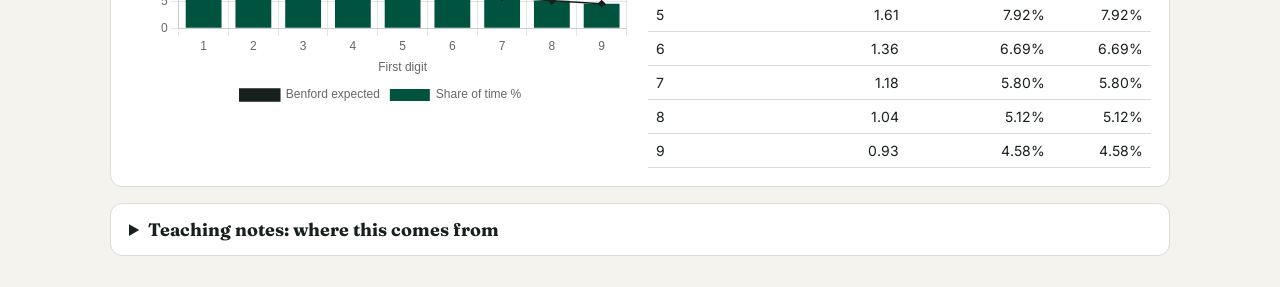
==== commit 71200430: "Benford page: last-digit test uses the Benford k-th digit law by number length instead of a flat 10%" ====
--- a/games/benford/index.html
+++ b/games/benford/index.html
@@ -3,14 +3,14 @@
 <head>
 <meta charset="utf-8">
 <script>/* auto-refresh when a newer version is published */
-(function(){var V="2";fetch("../../version.txt?"+Date.now(),{cache:"no-store"}).then(function(r){return r.text()}).then(function(v){v=v.trim();if(v&&v!==V){var k="fraud_reload_"+v;try{if(sessionStorage.getItem(k))return;sessionStorage.setItem(k,1)}catch(e){}location.reload()}}).catch(function(){})})();</script>
+(function(){var V="3";fetch("../../version.txt?"+Date.now(),{cache:"no-store"}).then(function(r){return r.text()}).then(function(v){v=v.trim();if(v&&v!==V){var k="fraud_reload_"+v;try{if(sessionStorage.getItem(k))return;sessionStorage.setItem(k,1)}catch(e){}location.reload()}}).catch(function(){})})();</script>
 <meta name="viewport" content="width=device-width, initial-scale=1">
 <title>Benford's Law — Fraud Analytics</title>
 <link rel="preconnect" href="https://fonts.googleapis.com">
 <link href="https://fonts.googleapis.com/css2?family=Fraunces:opsz,wght@9..144,600;9..144,700&family=Inter:wght@400;500;600;700&display=swap" rel="stylesheet">
-<link rel="stylesheet" href="../../fraud.css?v=2">
-<script src="../../vendor/chart.umd.min.js?v=2"></script>
-<script src="benford.js?v=2"></script>
+<link rel="stylesheet" href="../../fraud.css?v=3">
+<script src="../../vendor/chart.umd.min.js?v=3"></script>
+<script src="benford.js?v=3"></script>
 <style>
   .page{max-width:1100px;margin:0 auto;padding:16px 20px}
   .row{display:flex;flex-wrap:wrap;gap:12px;align-items:flex-end}
@@ -203,7 +203,7 @@
   first: "Benford expects 1 about 30.1% of the time and 9 only 4.6%. MAD limits (Nigrini): under 0.006 close, to 0.012 acceptable, to 0.015 marginal, above that nonconformity.",
   second: "Second digits are much flatter than first digits: 0 about 12.0%, 9 about 8.5%. MAD limits: 0.008 / 0.010 / 0.012.",
   two: "The first two digits together (10 to 99). A sharper microscope, but needs a lot of data. MAD limits: 0.0012 / 0.0018 / 0.0022.",
-  last: "Last digit of numbers 10 and above. Natural data has uniform last digits (10% each), so heaps on 0 and 5 reveal rounding or invented numbers. Only chi-square is reported."
+  last: "Last digit of numbers 10 and above. In a 2-digit number the last digit is the second digit, which follows Benford's second-digit law (0 is 12.0%, 9 is 8.5%); in a 3-digit number it is the third digit (10.2% down to 9.8%); from 4 digits on it is practically uniform. The expected line mixes these laws by how many numbers of each length the data has, so it is close to, but not exactly, 10%. Heaps on 0 and 5 reveal rounding or invented numbers. Compare the actual bars before tampering with those after. Only chi-square is reported."
 };
 function renderDigits() {
   const a = B.analyze(base.values, curTest), T = B.TESTS[curTest];
@@ -213,7 +213,7 @@
   const vd = $("vd"), vi = a.verdict ? B.VERDICTS.indexOf(a.verdict) : -1;
   vd.className = "vd" + (vi >= 0 ? " c" + vi : "");
   vd.textContent = !a.n ? "No numbers to analyze." : a.verdict ? a.verdict + " with Benford's Law (MAD " + a.mad.toFixed(5) + ")" : "Compare with uniform 10% per digit (chi-square p = " + fmtP(a.p) + ", MAD " + a.mad.toFixed(5) + ")";
-  const lab = a.digits.map(String), exp = curTest === "last" ? "Uniform expected" : "Benford expected";
+  const lab = a.digits.map(String), exp = curTest === "last" ? "Expected (k-th digit law)" : "Benford expected";
   const ser = [{ label: "Actual %", data: pct(a.props), color: GREEN }, { label: exp, data: pct(a.expected), line: true }];
   if (!charts.main) charts.main = mkChart("chMain", lab, ser, { xtitle: "Digit" }); else { charts.main.data.datasets[1].label = exp; setChart(charts.main, lab, ser); }
   $("tbl").innerHTML = "<tr><th>Digit</th><th>Count</th><th>Actual %</th><th>Expected %</th><th>z</th></tr>" +
@@ -268,7 +268,7 @@
   const f0 = B.analyze(base.values, "first"), f1 = B.analyze(t.values, "first"), l0 = B.analyze(base.values, "last"), l1 = B.analyze(t.values, "last");
   $("tmKpis").innerHTML = kp("First digit MAD", f0.mad.toFixed(5) + " → " + f1.mad.toFixed(5)) + kp("First digit verdict", f1.verdict.replace(" conformity", ""), "") +
     kp("First digit chi-square", f0.chi2.toFixed(0) + " → " + f1.chi2.toFixed(0)) + kp("Last digit chi-square", fmt(Math.round(l0.chi2)) + " → " + fmt(Math.round(l1.chi2))) + kp("Last digit MAD", l0.mad.toFixed(4) + " → " + l1.mad.toFixed(4)) + (t.info ? kp("Changed", t.info) : "");
-  const A = tmTest === "first" ? [f0, f1] : [l0, l1], lab = A[0].digits.map(String), exp = tmTest === "first" ? "Benford expected" : "Uniform expected";
+  const A = tmTest === "first" ? [f0, f1] : [l0, l1], lab = A[0].digits.map(String), exp = tmTest === "first" ? "Benford expected" : "Expected (k-th digit law)";
   const ser = [{ label: "Before %", data: pct(A[0].props), color: GREY }, { label: "After %", data: pct(A[1].props), color: GOLD }, { label: exp, data: pct(A[0].expected), line: true }];
   if (!charts.tm) charts.tm = mkChart("chTm", lab, ser, { xtitle: tmTest === "first" ? "First digit" : "Last digit" });
   else { charts.tm.options.scales.x.title.text = tmTest === "first" ? "First digit" : "Last digit"; charts.tm.data.datasets[2].label = exp; setChart(charts.tm, lab, ser); }
@@ -300,7 +300,7 @@
 $("reshuffle").onclick = () => { setSeed(B.randomSeed()); renderScale(); renderTamper(); };
 setSeed(seed); renderGrowth(); tmTest = "last";
 [...$("tmTabs").children].forEach((b) => b.classList.toggle("on", b.dataset.t === tmTest));
-fetch("data/us_census_2017.csv?v=2").then((r) => { if (!r.ok) throw new Error("HTTP " + r.status); return r.text(); }).then((t) => {
+fetch("data/us_census_2017.csv?v=3").then((r) => { if (!r.ok) throw new Error("HTTP " + r.status); return r.text(); }).then((t) => {
   census = B.parseCensus(t);
   const states = [...new Set(census.map((r) => r.state))].sort();
   $("stSel").innerHTML = '<option value="">All states</option>' + states.map((s) => `<option>${s}</option>`).join("");
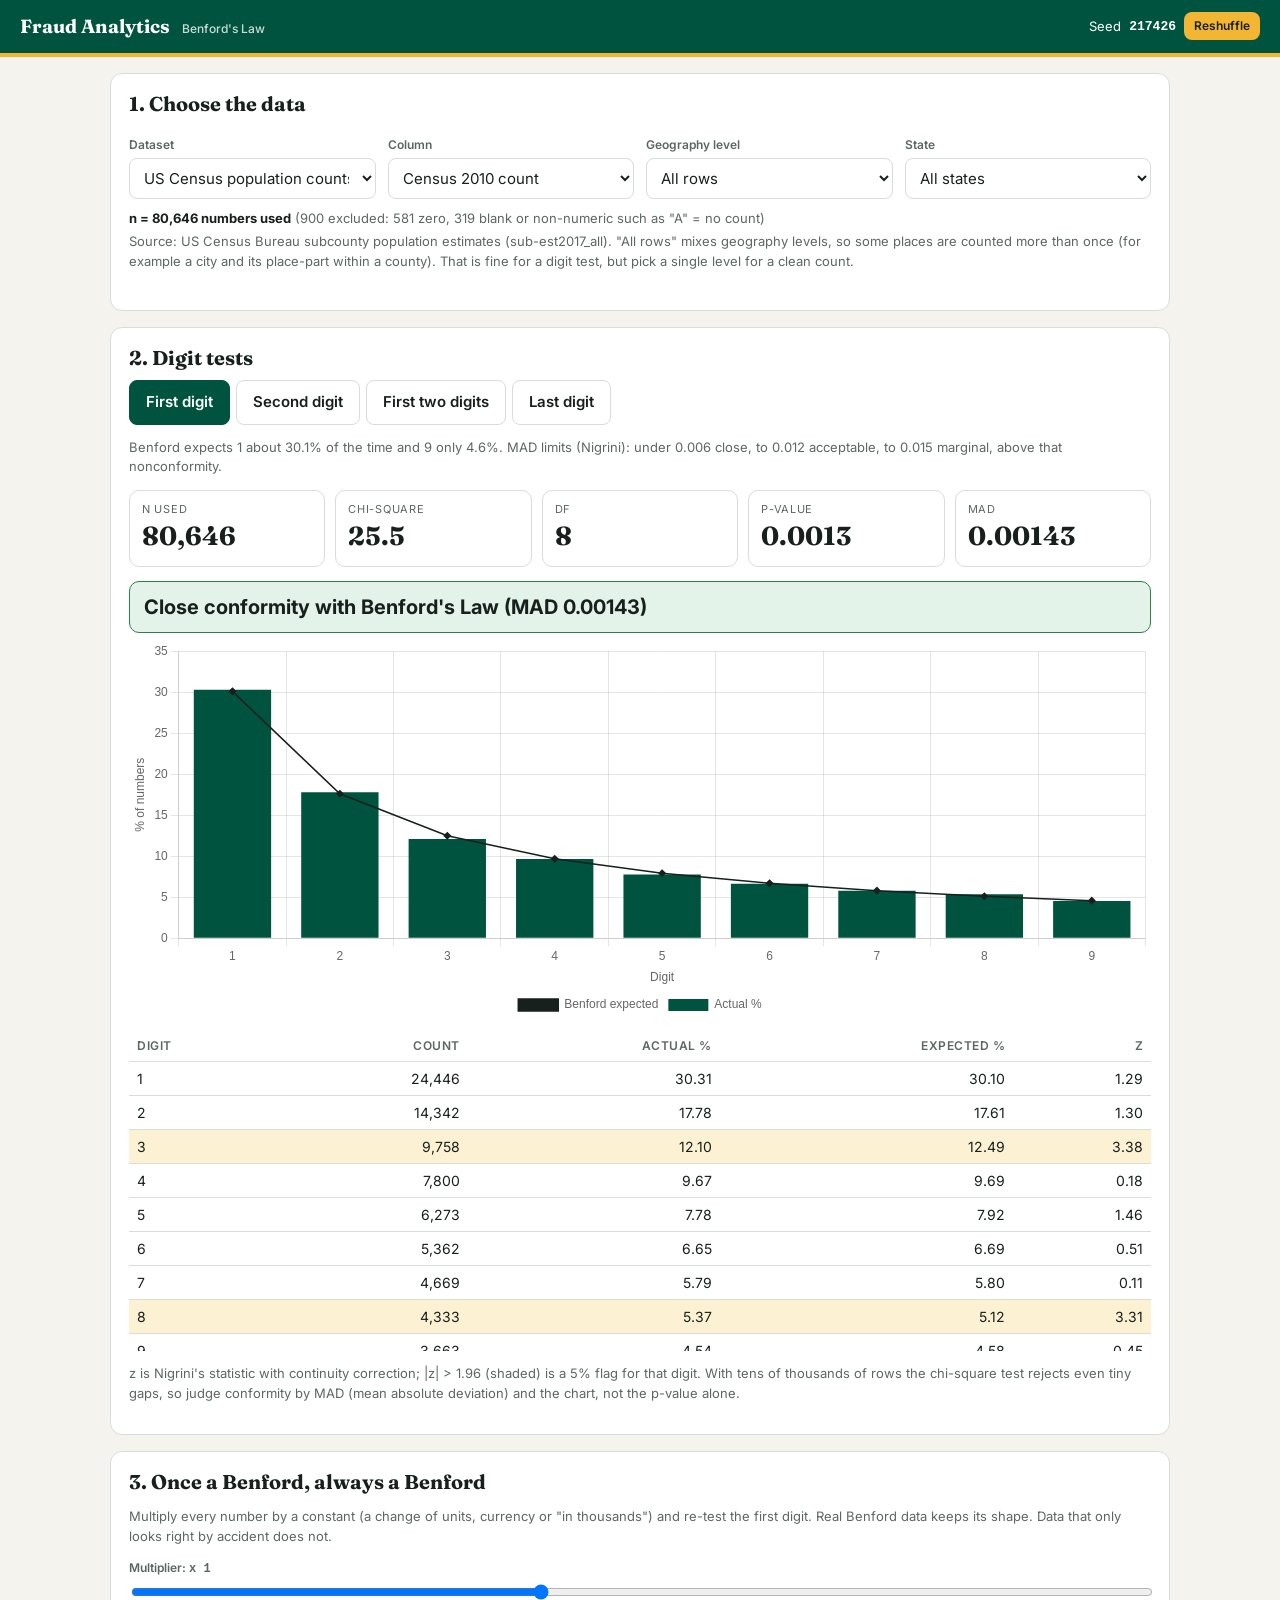
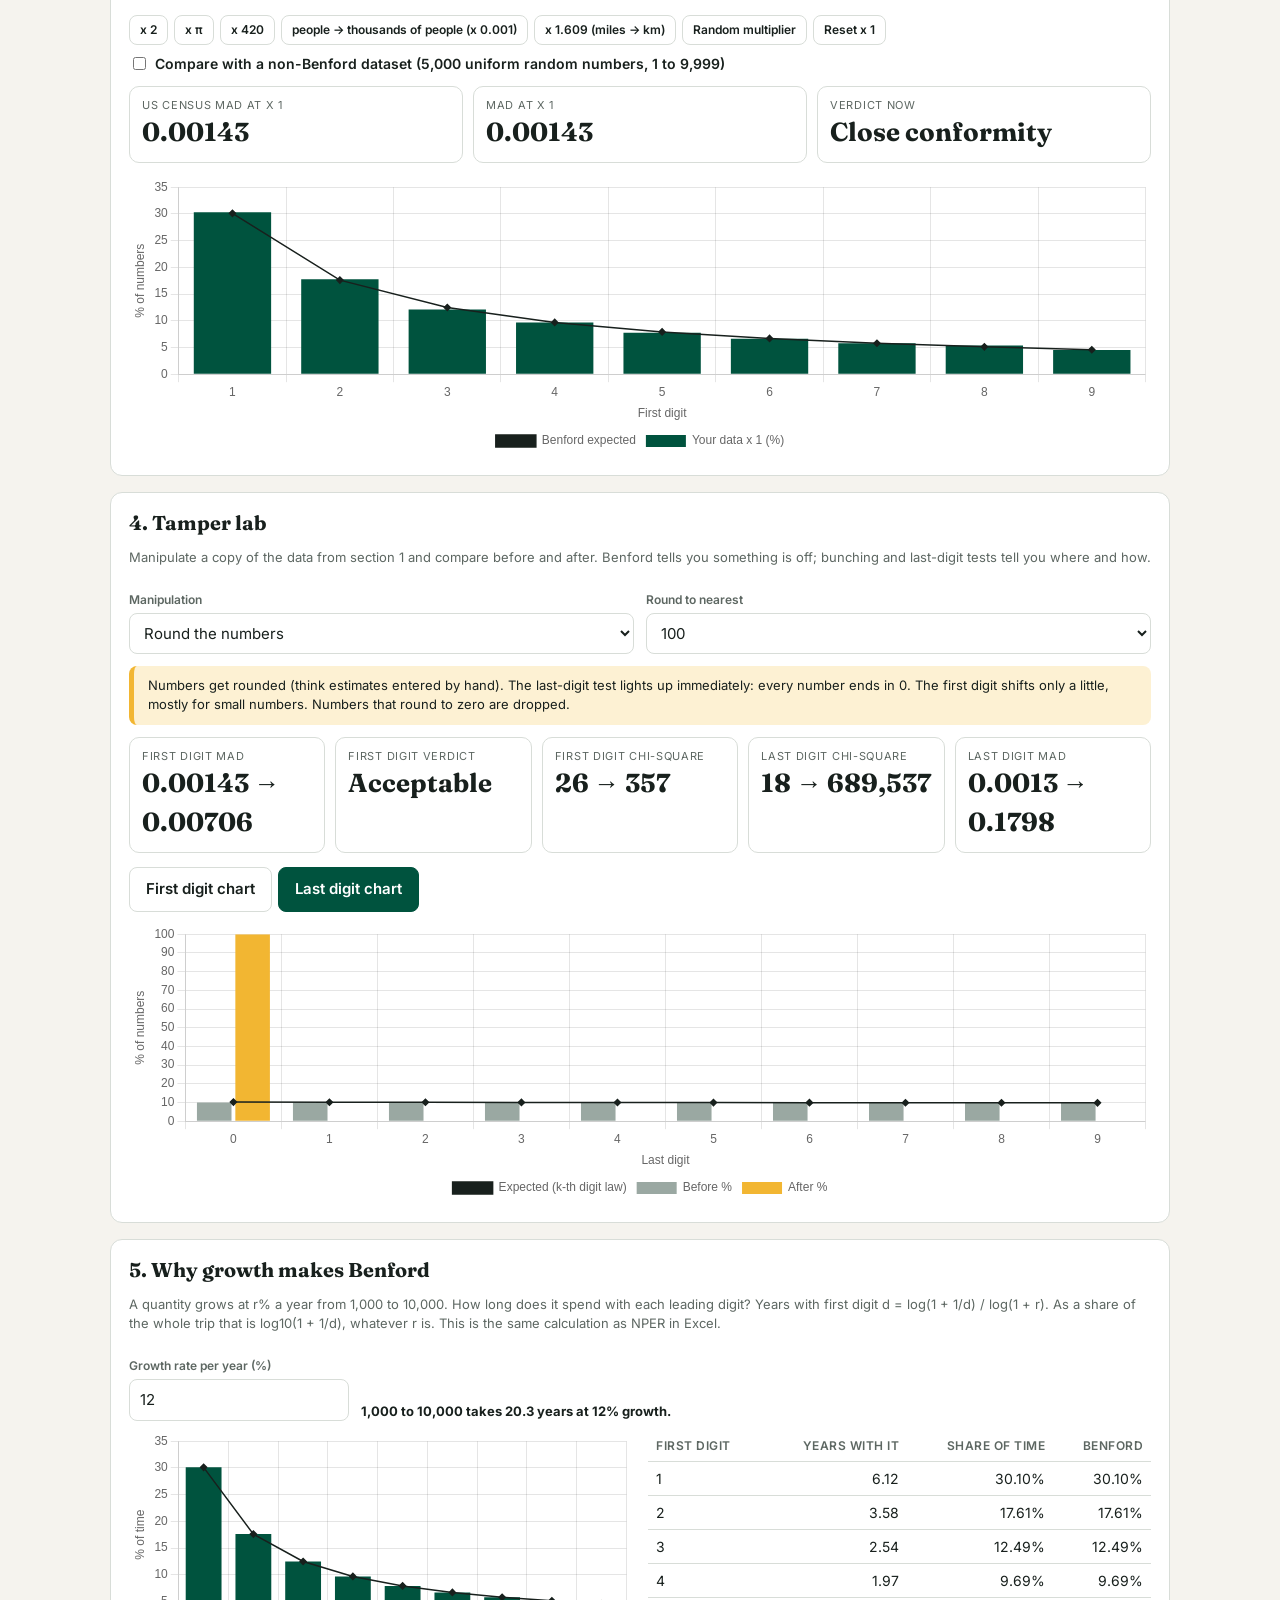
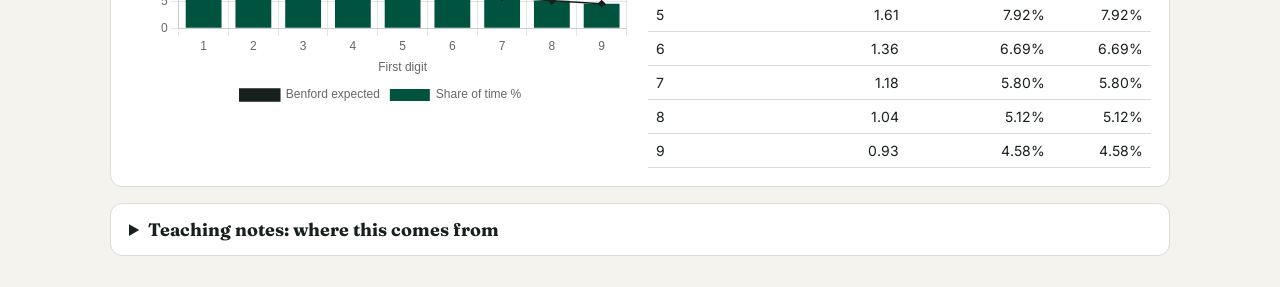
==== commit 5f14ebc9: "Add Invent a Town game (towns), Benford Analysis link on admin, version 4 Co-Authored-By: Claude Opu" ====
--- a/games/benford/index.html
+++ b/games/benford/index.html
@@ -3,14 +3,14 @@
 <head>
 <meta charset="utf-8">
 <script>/* auto-refresh when a newer version is published */
-(function(){var V="3";fetch("../../version.txt?"+Date.now(),{cache:"no-store"}).then(function(r){return r.text()}).then(function(v){v=v.trim();if(v&&v!==V){var k="fraud_reload_"+v;try{if(sessionStorage.getItem(k))return;sessionStorage.setItem(k,1)}catch(e){}location.reload()}}).catch(function(){})})();</script>
+(function(){var V="4";fetch("../../version.txt?"+Date.now(),{cache:"no-store"}).then(function(r){return r.text()}).then(function(v){v=v.trim();if(v&&v!==V){var k="fraud_reload_"+v;try{if(sessionStorage.getItem(k))return;sessionStorage.setItem(k,1)}catch(e){}location.reload()}}).catch(function(){})})();</script>
 <meta name="viewport" content="width=device-width, initial-scale=1">
 <title>Benford's Law — Fraud Analytics</title>
 <link rel="preconnect" href="https://fonts.googleapis.com">
 <link href="https://fonts.googleapis.com/css2?family=Fraunces:opsz,wght@9..144,600;9..144,700&family=Inter:wght@400;500;600;700&display=swap" rel="stylesheet">
-<link rel="stylesheet" href="../../fraud.css?v=3">
-<script src="../../vendor/chart.umd.min.js?v=3"></script>
-<script src="benford.js?v=3"></script>
+<link rel="stylesheet" href="../../fraud.css?v=4">
+<script src="../../vendor/chart.umd.min.js?v=4"></script>
+<script src="benford.js?v=4"></script>
 <style>
   .page{max-width:1100px;margin:0 auto;padding:16px 20px}
   .row{display:flex;flex-wrap:wrap;gap:12px;align-items:flex-end}
@@ -300,7 +300,7 @@
 $("reshuffle").onclick = () => { setSeed(B.randomSeed()); renderScale(); renderTamper(); };
 setSeed(seed); renderGrowth(); tmTest = "last";
 [...$("tmTabs").children].forEach((b) => b.classList.toggle("on", b.dataset.t === tmTest));
-fetch("data/us_census_2017.csv?v=3").then((r) => { if (!r.ok) throw new Error("HTTP " + r.status); return r.text(); }).then((t) => {
+fetch("data/us_census_2017.csv?v=4").then((r) => { if (!r.ok) throw new Error("HTTP " + r.status); return r.text(); }).then((t) => {
   census = B.parseCensus(t);
   const states = [...new Set(census.map((r) => r.state))].sort();
   $("stSel").innerHTML = '<option value="">All states</option>' + states.map((s) => `<option>${s}</option>`).join("");
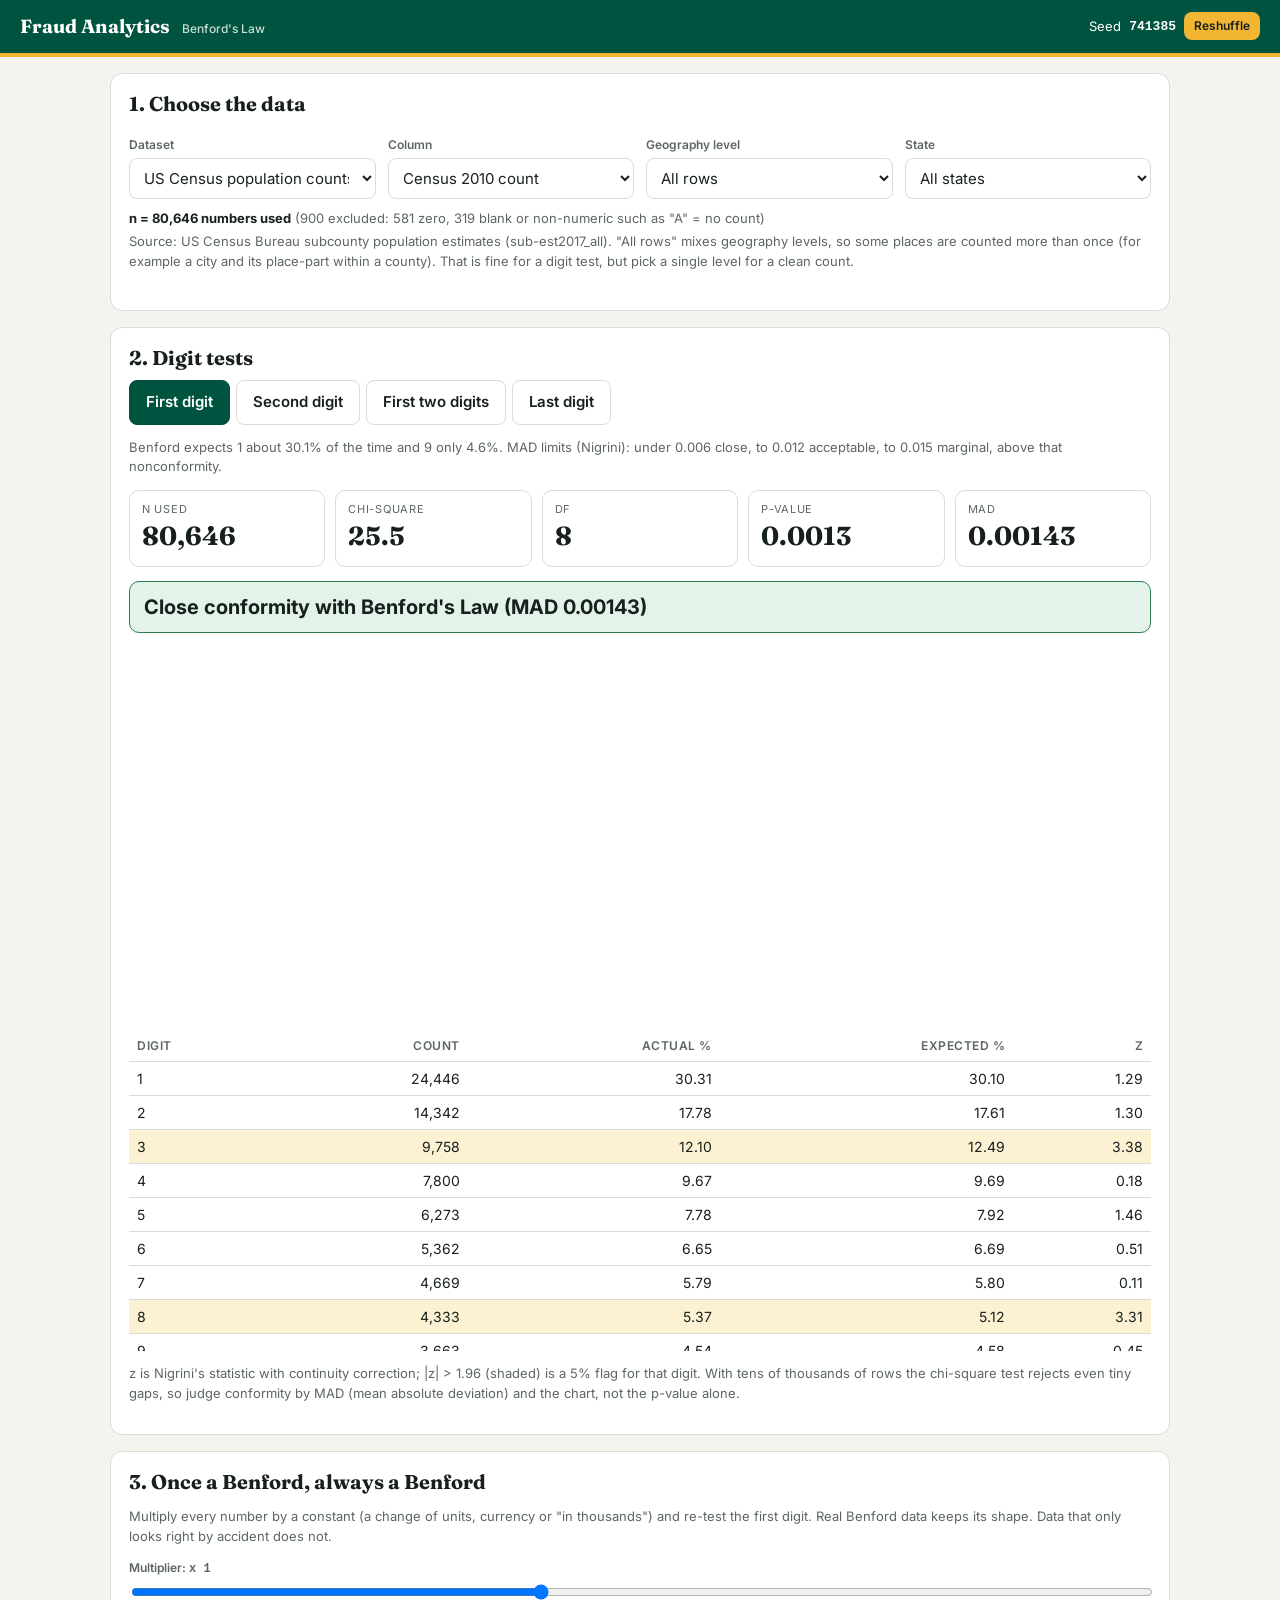
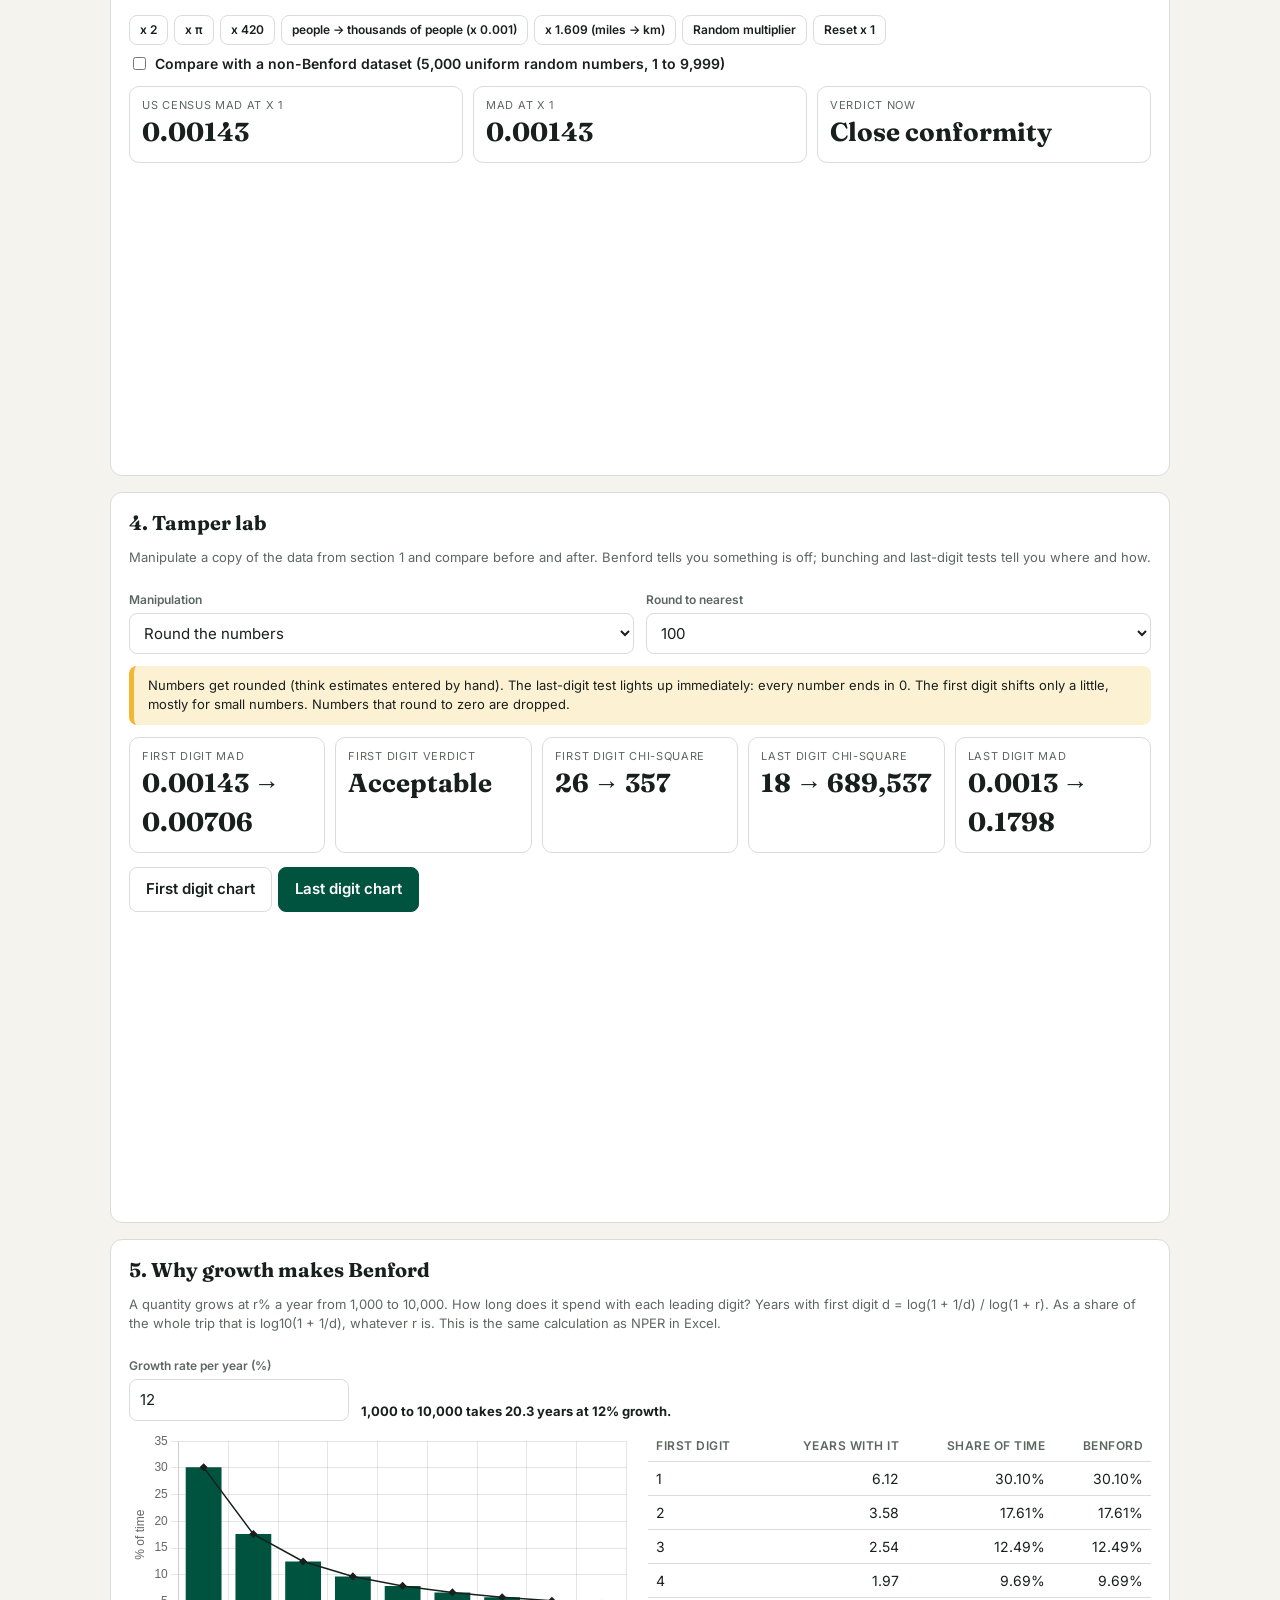
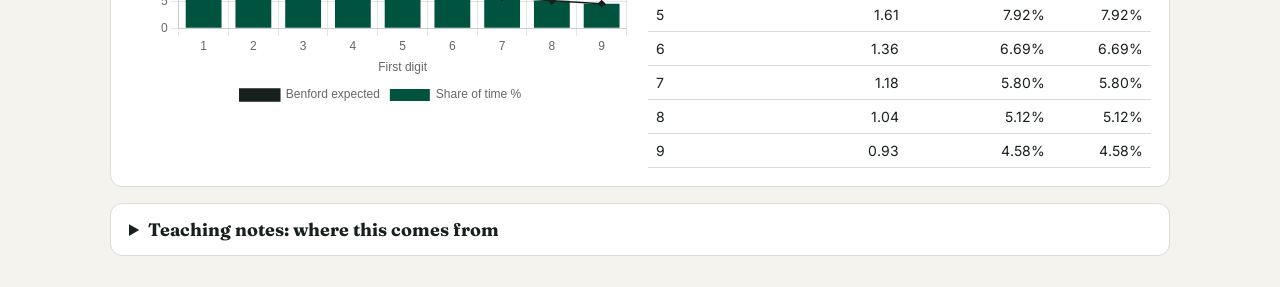
==== commit f0d03c05: "Analysis page: add NIH, classics, Shakespeare, Bible, Quran (Arabic/English), powers of 2, Fibonacci" ====
--- a/games/benford/index.html
+++ b/games/benford/index.html
@@ -3,14 +3,14 @@
 <head>
 <meta charset="utf-8">
 <script>/* auto-refresh when a newer version is published */
-(function(){var V="4";fetch("../../version.txt?"+Date.now(),{cache:"no-store"}).then(function(r){return r.text()}).then(function(v){v=v.trim();if(v&&v!==V){var k="fraud_reload_"+v;try{if(sessionStorage.getItem(k))return;sessionStorage.setItem(k,1)}catch(e){}location.reload()}}).catch(function(){})})();</script>
+(function(){var V="5";fetch("../../version.txt?"+Date.now(),{cache:"no-store"}).then(function(r){return r.text()}).then(function(v){v=v.trim();if(v&&v!==V){var k="fraud_reload_"+v;try{if(sessionStorage.getItem(k))return;sessionStorage.setItem(k,1)}catch(e){}location.reload()}}).catch(function(){})})();</script>
 <meta name="viewport" content="width=device-width, initial-scale=1">
 <title>Benford's Law — Fraud Analytics</title>
 <link rel="preconnect" href="https://fonts.googleapis.com">
 <link href="https://fonts.googleapis.com/css2?family=Fraunces:opsz,wght@9..144,600;9..144,700&family=Inter:wght@400;500;600;700&display=swap" rel="stylesheet">
-<link rel="stylesheet" href="../../fraud.css?v=4">
-<script src="../../vendor/chart.umd.min.js?v=4"></script>
-<script src="benford.js?v=4"></script>
+<link rel="stylesheet" href="../../fraud.css?v=5">
+<script src="../../vendor/chart.umd.min.js?v=5"></script>
+<script src="benford.js?v=5"></script>
 <style>
   .page{max-width:1100px;margin:0 auto;padding:16px 20px}
   .row{display:flex;flex-wrap:wrap;gap:12px;align-items:flex-end}
@@ -46,7 +46,9 @@
 <section class="card">
   <h2>1. Choose the data</h2>
   <div class="row">
-    <div><label for="dsSel">Dataset</label><select id="dsSel"><option value="census">US Census population counts</option><option value="own">Paste your own numbers</option></select></div>
+    <div><label for="dsSel">Dataset</label><select id="dsSel"><option value="census">US Census population counts</option></select></div>
+    <div class="gen hidden"><label for="genCol">Column</label><select id="genCol"></select></div>
+    <div class="gen hidden"><label for="genGrp">Subset</label><select id="genGrp"></select></div>
     <div class="cen"><label for="colSel">Column</label><select id="colSel"><option value="pop2010">Census 2010 count</option><option value="pop2017">Estimate 2017</option></select></div>
     <div class="cen"><label for="lvlSel">Geography level</label><select id="lvlSel">
       <option value="all">All rows</option><option value="162">Incorporated places (162)</option><option value="061">Towns / MCDs (061)</option><option value="050">Counties (050)</option><option value="040">States (040)</option></select></div>
@@ -60,6 +62,7 @@
   </div>
   <p class="small" style="margin:10px 0 0"><b id="nUsed">Loading data...</b> <span class="muted" id="exNote"></span></p>
   <p class="small muted cen" style="margin:4px 0 0">Source: US Census Bureau subcounty population estimates (sub-est2017_all). "All rows" mixes geography levels, so some places are counted more than once (for example a city and its place-part within a county). That is fine for a digit test, but pick a single level for a clean count.</p>
+  <p class="small muted gen hidden" id="genNote" style="margin:4px 0 0"></p>
   <div class="err" id="loadErr"></div>
 </section>
 
@@ -153,6 +156,43 @@
 const charts = {};
 
 // ---------- 1. data ----------
+// Extra datasets: CSV files in data/ (lengths only, no texts) and two generated mathematical sequences.
+const DATASETS = {
+  nih: { label: "NIH contract amounts (US$)", file: "data/nih_contracts.csv", cols: [["amount", "Contract amount"]], group: ["naics", "NAICS code"],
+         note: "Contract awards of the US National Institutes of Health: 5,561 amounts." },
+  classics: { label: "Classic books (Project Gutenberg)", file: "data/classics.csv",
+         cols: [["words", "Words"], ["characters", "Characters"], ["sentences", "Sentences"], ["syllables", "Syllables"], ["polysyllables", "Polysyllables"], ["difficult_words", "Difficult words"], ["downloads", "Downloads"]],
+         note: "About 1,000 classic books from Project Gutenberg: counts of words, characters, sentences, and downloads." },
+  shakespeare: { label: "Shakespeare: line lengths", file: "data/shakespeare_lines.csv", cols: [["line_length", "Characters per line"]], group: ["play", "Play"],
+         note: "Length in characters of every line in Shakespeare’s plays (111,396 lines, stage directions included)." },
+  bible: { label: "Bible: verse lengths", file: "data/bible_verses.csv", cols: [["verse_length", "Characters per verse"]],
+         note: "Length in characters of each of the 31,102 verses of an English Bible translation." },
+  qar: { label: "Quran (Arabic): verse lengths", file: "data/quran_arabic_verses.csv", cols: [["verse_length", "Characters per verse"]],
+         note: "Length in characters (diacritics included) of each of the 6,236 verses of the Quran in Arabic." },
+  qen: { label: "Quran (English): verse lengths", file: "data/quran_english_verses.csv", cols: [["verse_length", "Characters per verse"]],
+         note: "Length in characters of each of the 6,236 verses of an English translation of the Quran." },
+  pow2: { label: "Powers of 2 (2¹ to 2¹⁰⁰⁰)", gen: () => { const o = []; let x = 1; for (let i = 1; i <= 1000; i++) { x *= 2; o.push(x); } return { v: o }; },
+         cols: [["v", "Value"]], note: "A purely mathematical sequence: 2, 4, 8, 16, ... 2¹⁰⁰⁰." },
+  fib: { label: "Fibonacci numbers (first 1,000)", gen: () => { const o = [1, 1]; while (o.length < 1000) o.push(o[o.length - 1] + o[o.length - 2]); return { v: o }; },
+         cols: [["v", "Value"]], note: "1, 1, 2, 3, 5, 8, 13, ... Each number is the sum of the two before it." }
+};
+const dsCache = {};
+(function addDatasetOptions() {
+  const sel = $("dsSel");
+  for (const k in DATASETS) { const o = document.createElement("option"); o.value = k; o.textContent = DATASETS[k].label; sel.appendChild(o); }
+  const o = document.createElement("option"); o.value = "own"; o.textContent = "Paste your own numbers"; sel.appendChild(o);
+})();
+function loadDataset(k) {
+  if (dsCache[k]) return Promise.resolve(dsCache[k]);
+  const D = DATASETS[k];
+  if (D.gen) { const g = D.gen(); dsCache[k] = { cols: { v: g.v }, groups: null }; return Promise.resolve(dsCache[k]); }
+  return fetch(D.file + "?v=5").then((r) => { if (!r.ok) throw new Error("HTTP " + r.status); return r.text(); }).then((t) => {
+    const rows = B.parseDelimited(t.replace(/^\uFEFF/, ""), ","), head = rows[0].map((h) => h.trim()), body = rows.slice(1).filter((r) => r.length >= head.length);
+    const cols = {}; for (const [c] of D.cols) { const j = head.indexOf(c); cols[c] = body.map((r) => B.parseNum(r[j])); }
+    let groups = null; if (D.group) { const j = head.indexOf(D.group[0]); groups = body.map((r) => r[j]); }
+    return (dsCache[k] = { cols, groups });
+  });
+}
 function cenFilter() {
   const col = $("colSel").value, lvl = $("lvlSel").value, st = $("stSel").value;
   const raw = [];
@@ -169,6 +209,12 @@
     if (!census) return;
     raw = cenFilter();
     label = "US Census, " + $("colSel").selectedOptions[0].text + ", " + $("lvlSel").selectedOptions[0].text + ($("stSel").value ? ", " + $("stSel").value : "");
+  } else if (DATASETS[$("dsSel").value]) {
+    const k = $("dsSel").value, D = DATASETS[k], d = dsCache[k];
+    if (!d) return;
+    const c = $("genCol").value || D.cols[0][0], g = $("genGrp").value;
+    raw = d.cols[c].filter((_, i) => !g || !d.groups || d.groups[i] === g);
+    label = D.label + ", " + $("genCol").selectedOptions[0].text + (g ? ", " + g : "");
   } else {
     if (!ownTable || !ownTable.columns.length) { base = { values: [], label: "Your data", zero: 0, missing: 0, excluded: 0 }; $("nUsed").textContent = "No numbers yet."; $("exNote").textContent = ""; renderAll(); return; }
     raw = ownTable.columns[+$("ownColSel").value || 0].values; label = "Your data";
@@ -180,10 +226,24 @@
   renderAll();
 }
 function syncPicker() {
-  const own = $("dsSel").value === "own";
-  document.querySelectorAll(".cen").forEach((e) => e.classList.toggle("hidden", own));
+  const v = $("dsSel").value, own = v === "own", D = DATASETS[v];
+  document.querySelectorAll(".cen").forEach((e) => e.classList.toggle("hidden", v !== "census"));
   document.querySelector(".own").classList.toggle("hidden", !own);
-  refreshData();
+  document.querySelectorAll(".gen").forEach((e) => e.classList.toggle("hidden", !D));
+  if (!D) { refreshData(); return; }
+  $("genCol").innerHTML = D.cols.map(([c, n]) => `<option value="${c}">${n}</option>`).join("");
+  $("genCol").parentElement.classList.toggle("hidden", D.cols.length < 2);
+  $("genNote").textContent = D.note;
+  $("nUsed").textContent = "Loading " + D.label + "...";
+  loadDataset(v).then((d) => {
+    const gw = $("genGrp").parentElement;
+    if (D.group && d.groups) {
+      const gs = [...new Set(d.groups)].filter((x) => x).sort();
+      $("genGrp").innerHTML = '<option value="">All</option>' + gs.map((x) => `<option>${String(x).replace(/[<&"]/g, "")}</option>`).join("");
+      gw.querySelector("label").textContent = D.group[1]; gw.classList.remove("hidden");
+    } else { $("genGrp").innerHTML = ""; gw.classList.add("hidden"); }
+    refreshData();
+  }).catch((e) => { $("loadErr").textContent = "Could not load " + D.label + " (" + e.message + ")."; });
 }
 function loadOwn(text) {
   ownTable = B.parseTable(text);
@@ -196,7 +256,7 @@
 $("ownFile").addEventListener("change", (e) => { const f = e.target.files[0]; if (!f) return; f.text().then((t) => { $("ownTxt").value = t.length > 200000 ? "" : t; loadOwn(t); }); });
 $("ownColSel").onchange = refreshData;
 ["dsSel"].forEach((i) => $(i).onchange = syncPicker);
-["colSel", "lvlSel", "stSel"].forEach((i) => $(i).onchange = refreshData);
+["colSel", "lvlSel", "stSel", "genCol", "genGrp"].forEach((i) => $(i).onchange = refreshData);
 
 // ---------- 2. digit tests ----------
 const DESC = {
@@ -300,7 +360,7 @@
 $("reshuffle").onclick = () => { setSeed(B.randomSeed()); renderScale(); renderTamper(); };
 setSeed(seed); renderGrowth(); tmTest = "last";
 [...$("tmTabs").children].forEach((b) => b.classList.toggle("on", b.dataset.t === tmTest));
-fetch("data/us_census_2017.csv?v=4").then((r) => { if (!r.ok) throw new Error("HTTP " + r.status); return r.text(); }).then((t) => {
+fetch("data/us_census_2017.csv?v=5").then((r) => { if (!r.ok) throw new Error("HTTP " + r.status); return r.text(); }).then((t) => {
   census = B.parseCensus(t);
   const states = [...new Set(census.map((r) => r.state))].sort();
   $("stSel").innerHTML = '<option value="">All states</option>' + states.map((s) => `<option>${s}</option>`).join("");
